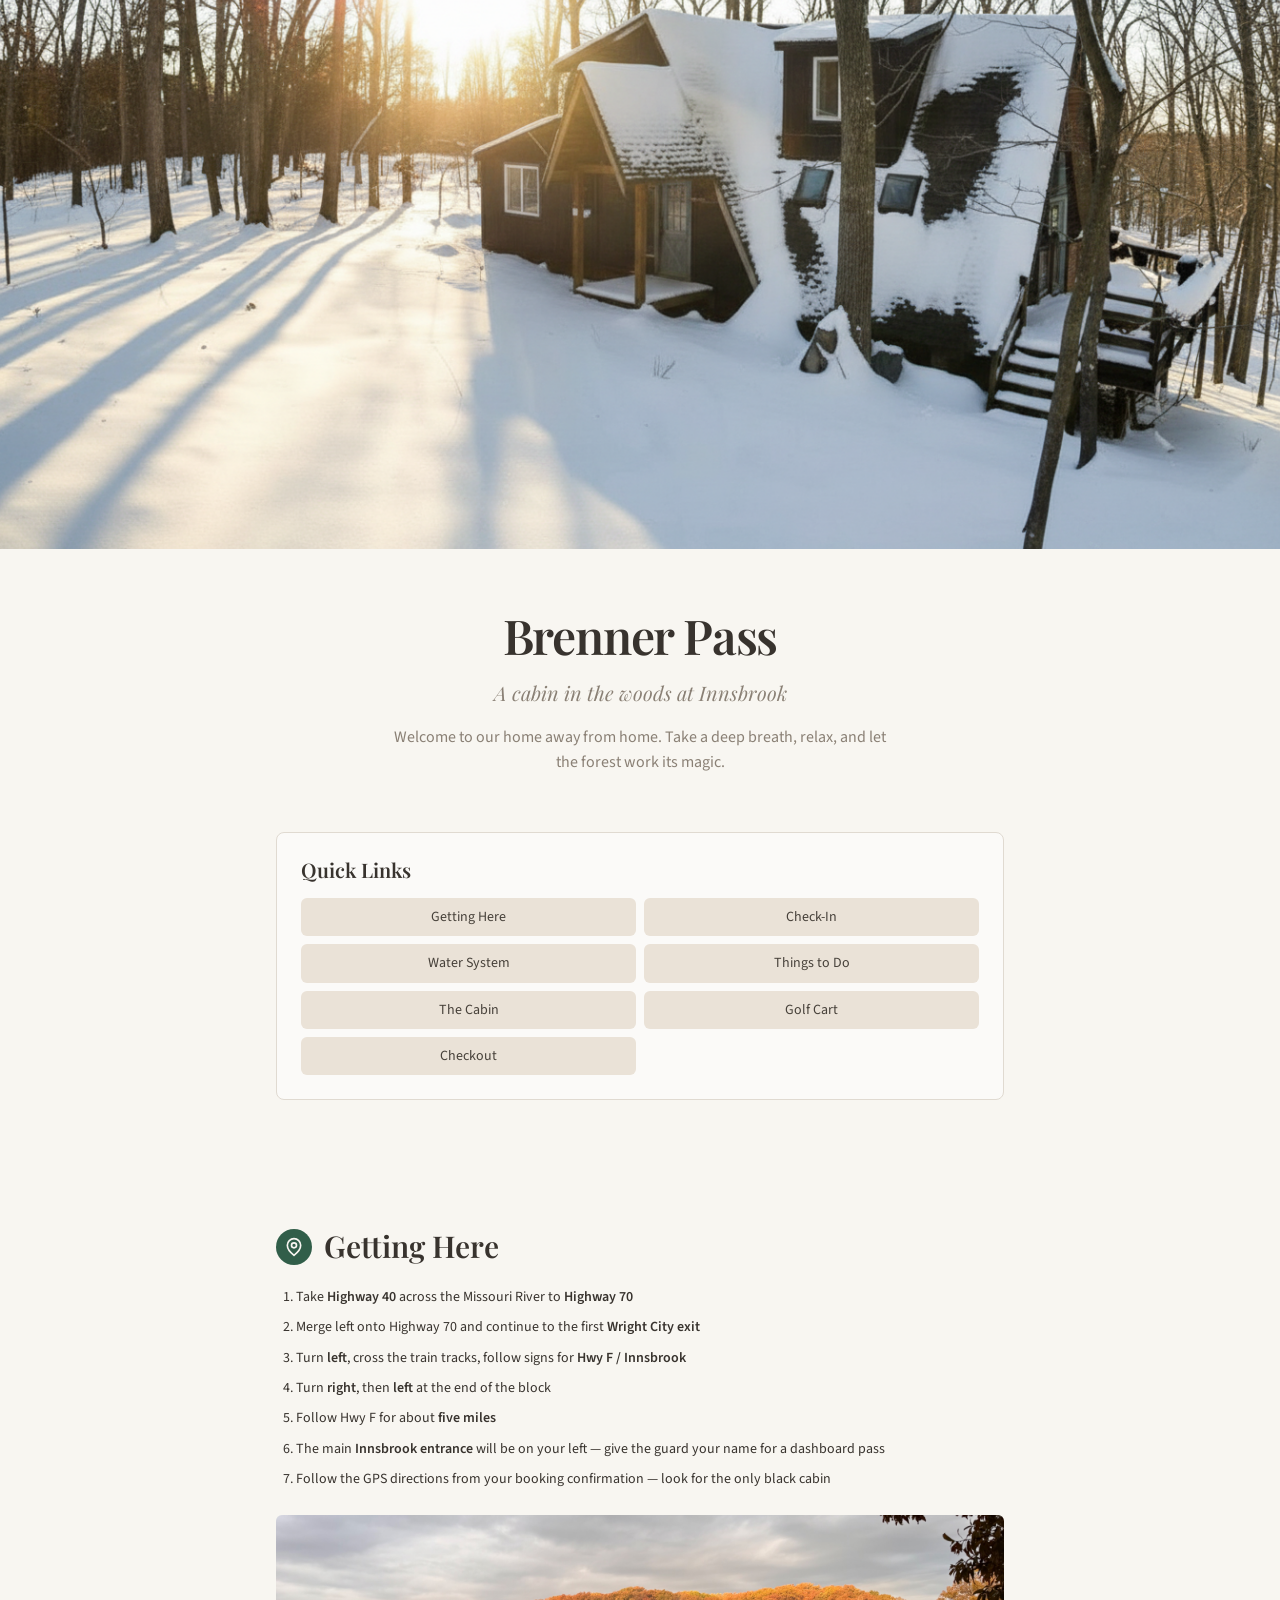
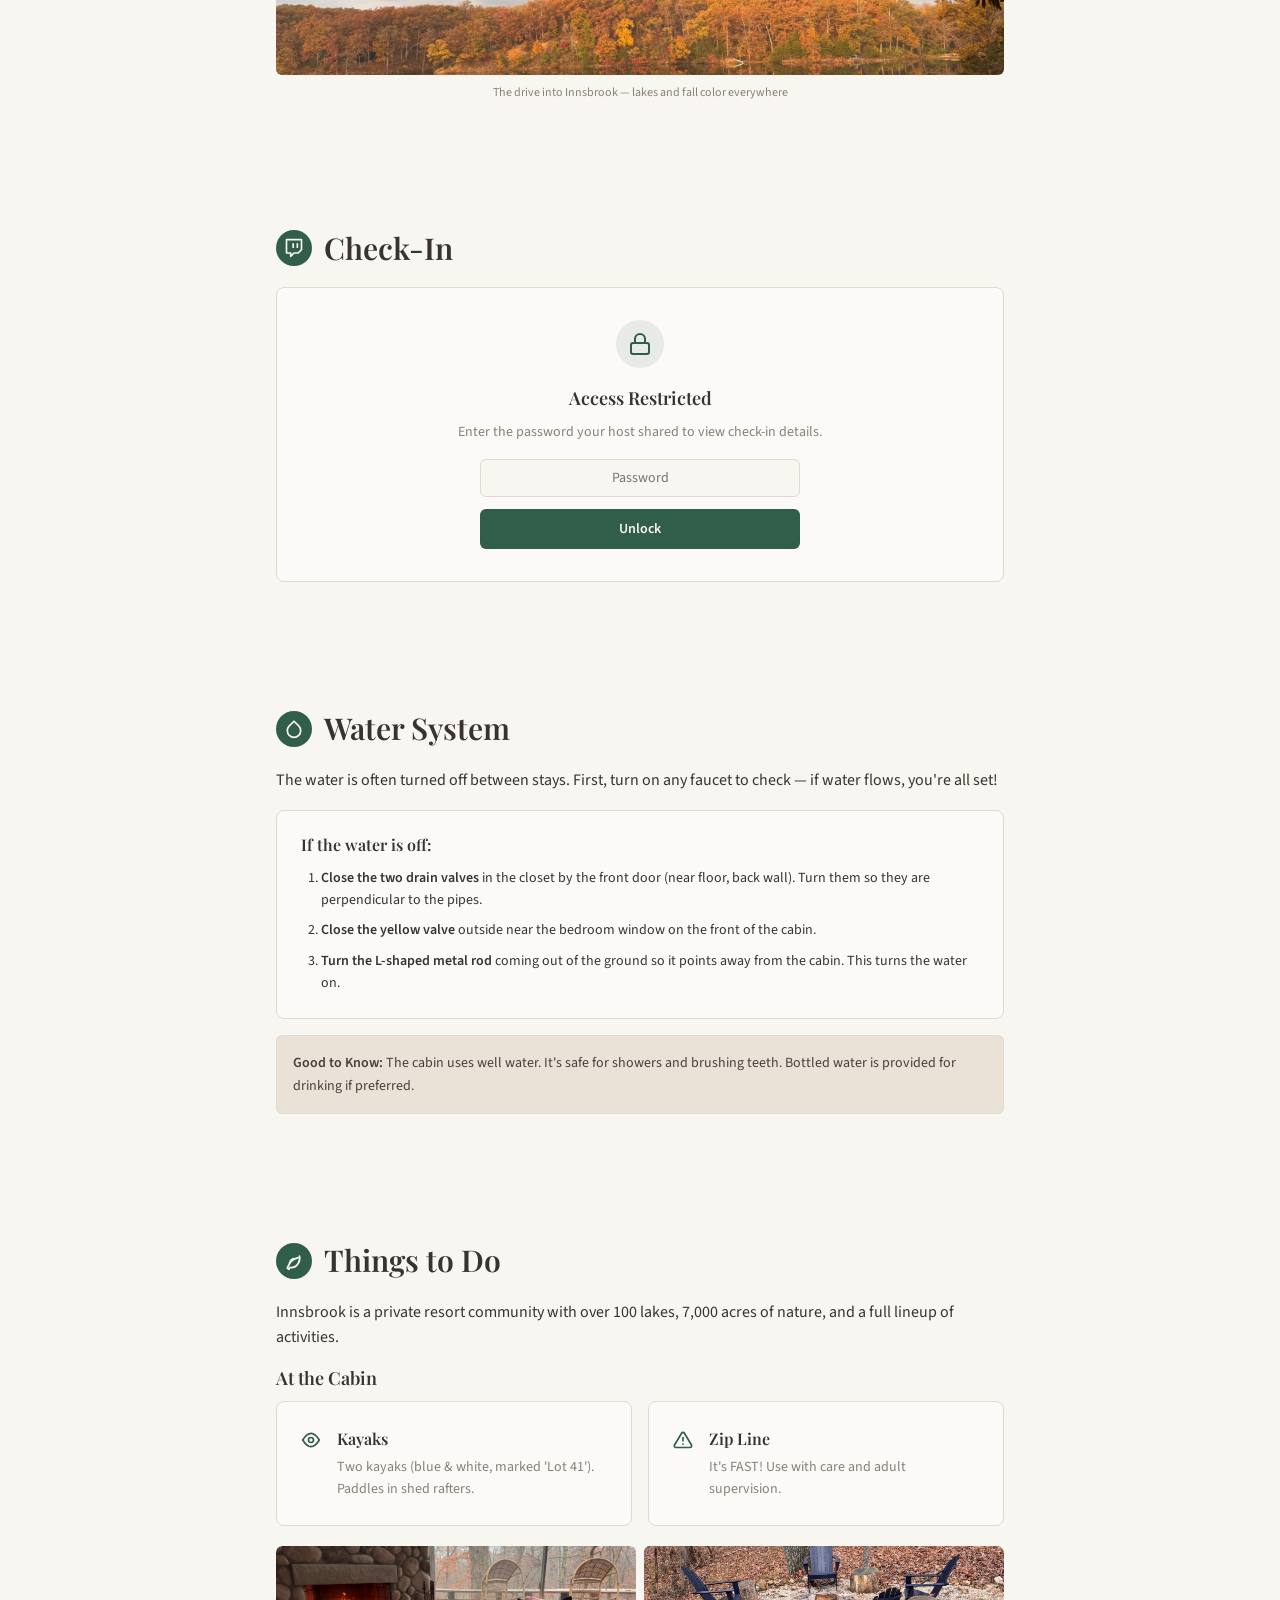
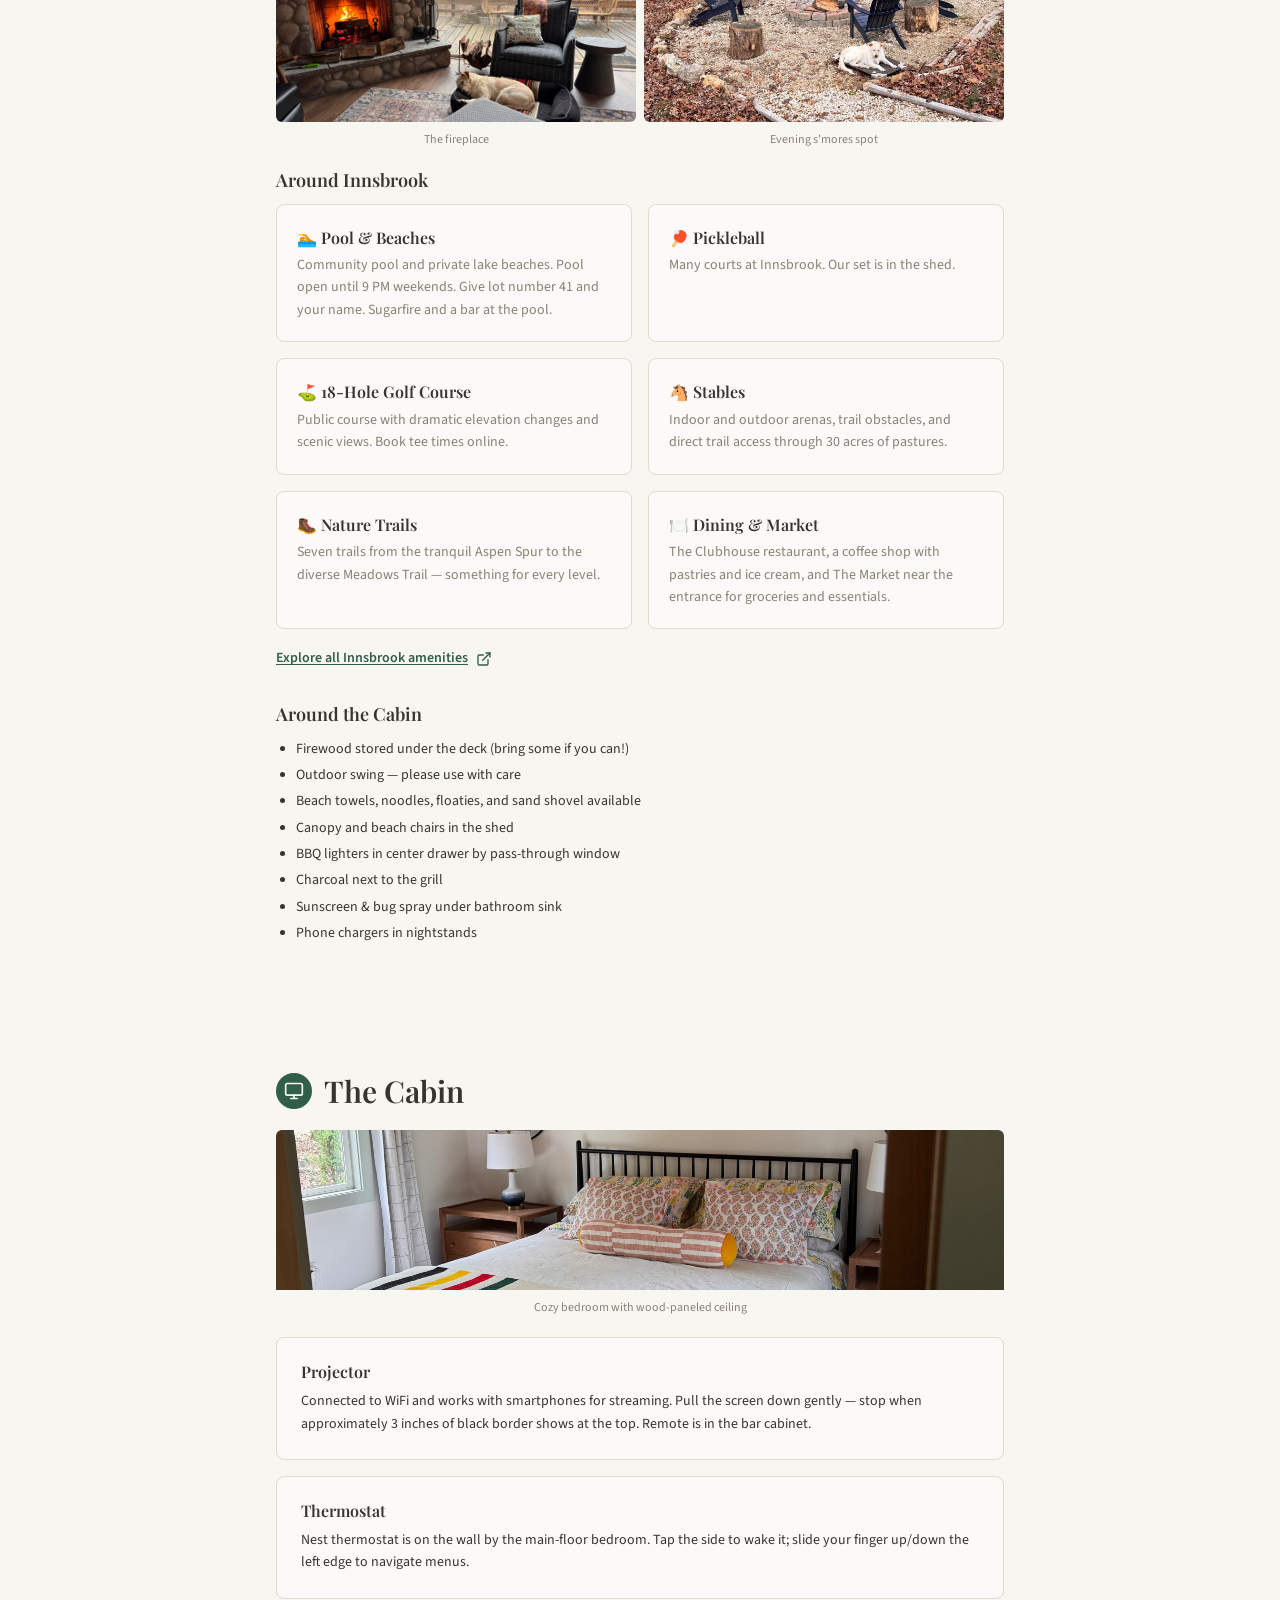
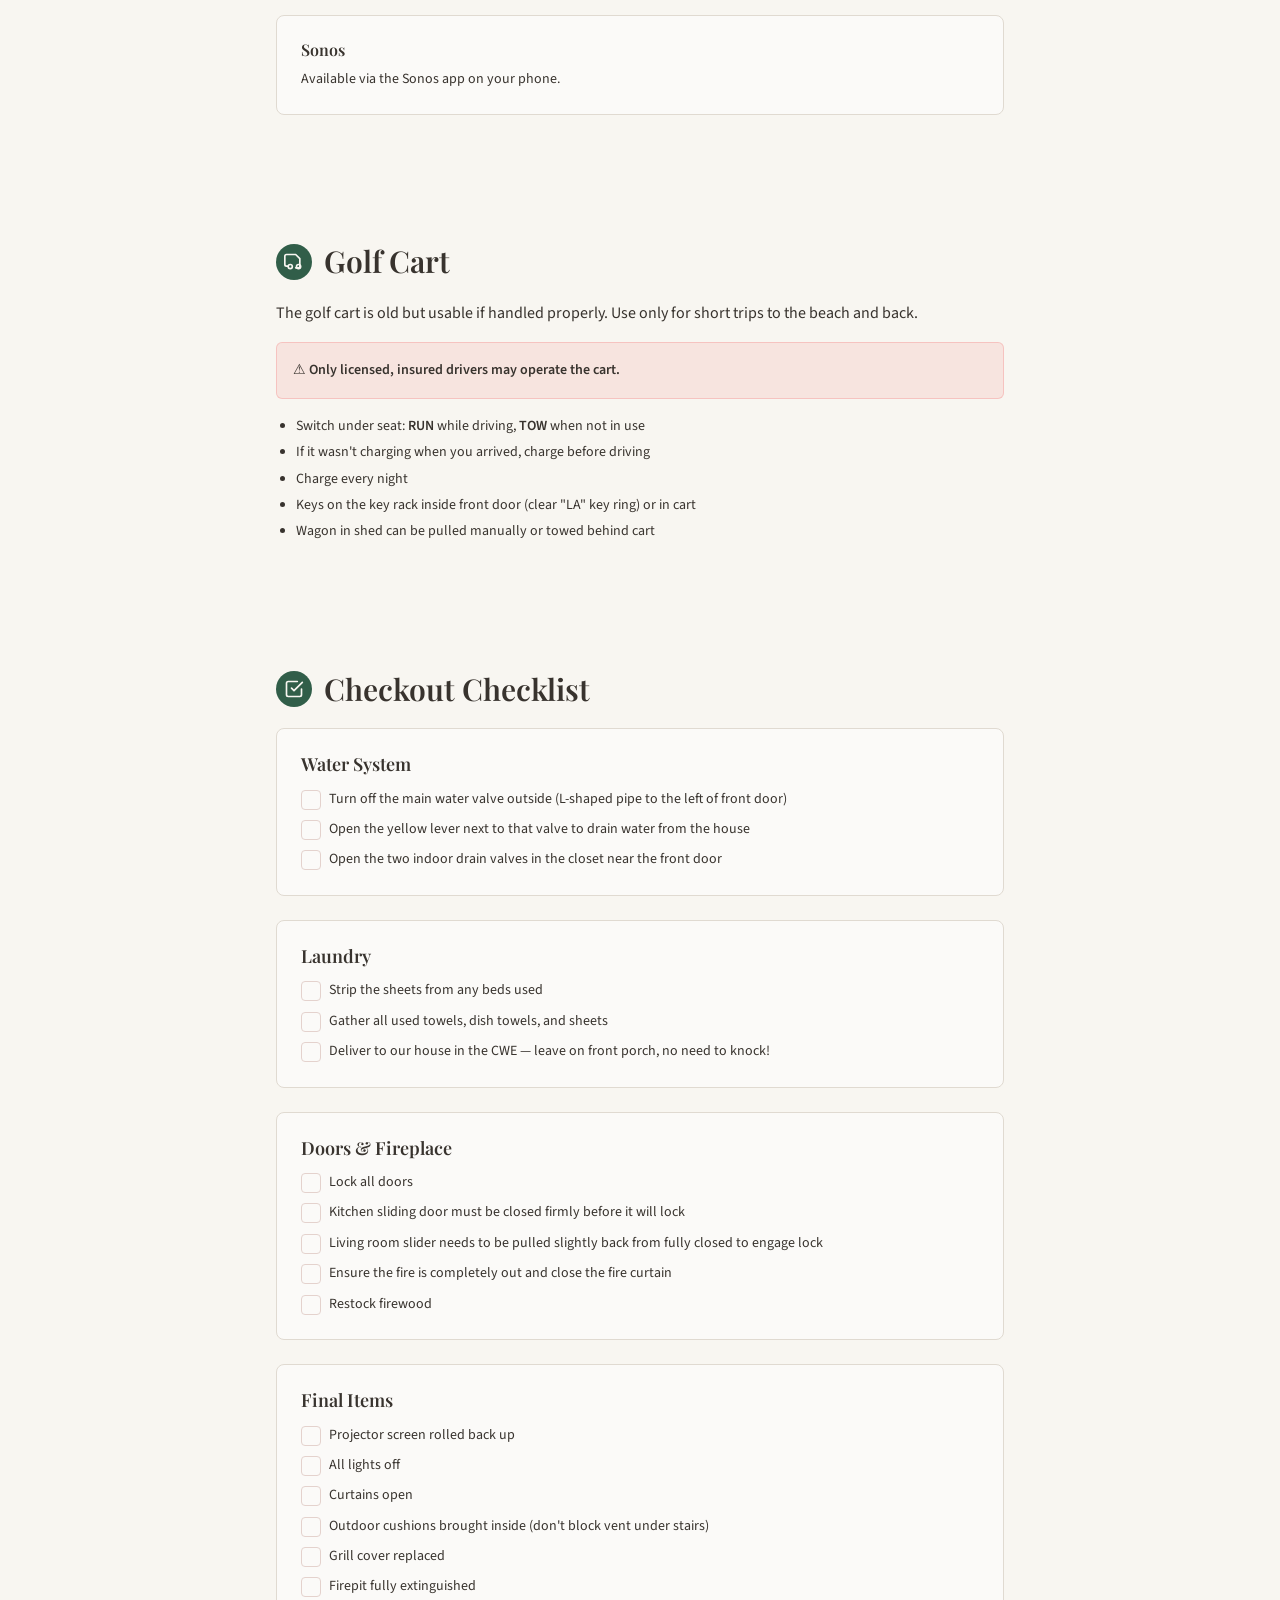
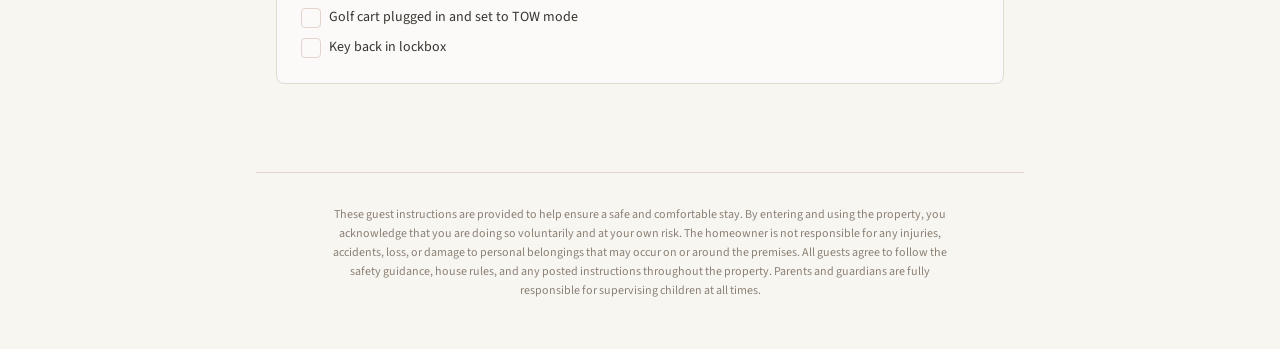
==== morgan-ford-parlor/brenner-pass.html @ 073d2601 "Complete static rebuild: all 5 pages + extended CSS + 18 new assets Adds: guides.html, 404.html, mor" ====
<!DOCTYPE html>
<html lang="en">
<head>
  <meta charset="UTF-8">
  <meta name="viewport" content="width=device-width, initial-scale=1.0">
  <title>Brenner Pass — Guest Guide</title>
  <link rel="stylesheet" href="style.css">
</head>
<body>

  <!-- ── Hero ─────────────────────────────────────────────────── -->
  <header>
    <div class="hero-img-wrap">
      <img class="hero-img" src="assets/brenner-pass-actual.jpg" alt="Brenner Pass cabin" />
    </div>
    <div class="hero-text">
      <h1 class="hero-title">Brenner Pass</h1>
      <p class="hero-subtitle">A cabin in the woods at Innsbrook</p>
      <p class="hero-desc">Welcome to our home away from home. Take a deep breath, relax, and let the forest work its magic.</p>
    </div>
  </header>

  <!-- ── Quick Links ───────────────────────────────────────────── -->
  <nav class="section-container pt-0">
    <div class="info-card">
      <h2 class="card-h2">Quick Links</h2>
      <div class="quick-links-grid" style="grid-template-columns: repeat(2,1fr);">
        <a href="#directions" class="quick-link primary-hover">Getting Here</a>
        <a href="#checkin" class="quick-link primary-hover">Check-In</a>
        <a href="#water" class="quick-link primary-hover">Water System</a>
        <a href="#activities" class="quick-link primary-hover">Things to Do</a>
        <a href="#cabin" class="quick-link primary-hover">The Cabin</a>
        <a href="#golfcart" class="quick-link primary-hover">Golf Cart</a>
        <a href="#checkout" class="quick-link primary-hover">Checkout</a>
      </div>
    </div>
  </nav>

  <!-- ── Getting Here ─────────────────────────────────────────── -->
  <section id="directions" class="section-container">
    <div class="section-header">
      <div class="section-icon primary">
        <svg viewBox="0 0 24 24"><path d="M20 10c0 6-8 12-8 12s-8-6-8-12a8 8 0 0 1 16 0Z"/><circle cx="12" cy="10" r="3"/></svg>
      </div>
      <h2 class="section-title">Getting Here</h2>
    </div>

    <ol class="steps">
      <li>Take <strong>Highway 40</strong> across the Missouri River to <strong>Highway 70</strong></li>
      <li>Merge left onto Highway 70 and continue to the first <strong>Wright City exit</strong></li>
      <li>Turn <strong>left</strong>, cross the train tracks, follow signs for <strong>Hwy F / Innsbrook</strong></li>
      <li>Turn <strong>right</strong>, then <strong>left</strong> at the end of the block</li>
      <li>Follow Hwy F for about <strong>five miles</strong></li>
      <li>The main <strong>Innsbrook entrance</strong> will be on your left — give the guard your name for a dashboard pass</li>
      <li>Follow the GPS directions from your booking confirmation — look for the only black cabin</li>
    </ol>

    <div class="mt-6">
      <div class="photo-captioned">
        <img src="assets/brenner-lake.jpg" alt="Fall foliage at Innsbrook lake" style="height:10rem;object-fit:cover;" />
      </div>
      <p class="photo-caption">The drive into Innsbrook — lakes and fall color everywhere</p>
    </div>
  </section>

  <!-- ── Check-In ──────────────────────────────────────────────── -->
  <section id="checkin" class="section-container">
    <div class="section-header">
      <div class="section-icon primary">
        <svg viewBox="0 0 24 24"><path d="M21 2H3v16h5v4l4-4h5l4-4V2zm-10 9V7m5 4V7"/></svg>
      </div>
      <h2 class="section-title">Check-In</h2>
    </div>

    <!-- Password gate -->
    <div id="pg-checkin">
      <div class="password-gate">
        <div class="pg-icon-wrap">
          <div class="pg-icon-circle">
            <svg viewBox="0 0 24 24"><rect x="3" y="11" width="18" height="11" rx="2" ry="2"/><path d="M7 11V7a5 5 0 0 1 10 0v4"/></svg>
          </div>
        </div>
        <p class="pg-title">Access Restricted</p>
        <p class="pg-desc">Enter the password your host shared to view check-in details.</p>
        <div class="pg-form">
          <input id="pg-input" class="pg-input" type="password" maxlength="50" placeholder="Password" autocomplete="off" />
          <p class="pg-error hidden" id="pg-error">Incorrect password. Try again.</p>
          <button class="pg-btn" onclick="pgUnlock()">Unlock</button>
        </div>
      </div>
    </div>

    <div id="checkin-content" class="hidden">
      <div class="grid-3">
        <div class="code-card">
          <p class="code-card-label">Lockbox Code</p>
          <p class="code-box">26789</p>
        </div>
        <div class="code-card">
          <p class="code-card-label">Shed Code</p>
          <p class="code-box">2678</p>
        </div>
        <div class="code-card">
          <p class="code-card-label">WiFi: GhostCabin</p>
          <p class="code-box">41BrennerPass</p>
        </div>
      </div>
      <p class="mt-4" style="color:var(--muted-fg);font-size:0.875rem;">The lockbox is on the front door. Please return the key whenever you leave the cabin.</p>
    </div>
  </section>

  <!-- ── Water System ──────────────────────────────────────────── -->
  <section id="water" class="section-container">
    <div class="section-header">
      <div class="section-icon primary">
        <svg viewBox="0 0 24 24"><path d="M12 2.69l5.66 5.66a8 8 0 1 1-11.31 0z"/></svg>
      </div>
      <h2 class="section-title">Water System</h2>
    </div>

    <p class="mb-4">The water is often turned off between stays. First, turn on any faucet to check — if water flows, you're all set!</p>

    <div class="info-card mb-4">
      <h3 class="card-h3" style="margin-bottom:0.75rem;">If the water is off:</h3>
      <ol class="steps">
        <li><strong>Close the two drain valves</strong> in the closet by the front door (near floor, back wall). Turn them so they are perpendicular to the pipes.</li>
        <li><strong>Close the yellow valve</strong> outside near the bedroom window on the front of the cabin.</li>
        <li><strong>Turn the L-shaped metal rod</strong> coming out of the ground so it points away from the cabin. This turns the water on.</li>
      </ol>
    </div>

    <div class="note-box">
      <p style="font-size:0.875rem;color:var(--secondary-fg);"><strong>Good to Know:</strong> The cabin uses well water. It's safe for showers and brushing teeth. Bottled water is provided for drinking if preferred.</p>
    </div>
  </section>

  <!-- ── Things to Do ──────────────────────────────────────────── -->
  <section id="activities" class="section-container">
    <div class="section-header">
      <div class="section-icon primary">
        <svg viewBox="0 0 24 24"><path d="M17 8C8 10 5.9 16.17 3.82 20.48L5.9 22l1-2.3A4.49 4.49 0 0 0 8 20c9 0 12-9.5 10.5-14"/><path d="M6.63 14.17c.38-1.73 1.59-3.9 4.37-5.17"/></svg>
      </div>
      <h2 class="section-title">Things to Do</h2>
    </div>

    <p class="mb-4">Innsbrook is a private resort community with over 100 lakes, 7,000 acres of nature, and a full lineup of activities.</p>

    <h3 class="card-h3 mt-4 mb-3" style="font-size:1.125rem;">At the Cabin</h3>
    <div class="grid-2 mb-5">
      <div class="icon-card">
        <div class="icon-card-icon primary">
          <svg viewBox="0 0 24 24"><path d="M2 12 C2 12 7 4 12 4 17 4 22 12 22 12 22 12 17 20 12 20 7 20 2 12 2 12Z"/><circle cx="12" cy="12" r="3"/></svg>
        </div>
        <div>
          <p class="icon-card-title">Kayaks</p>
          <p class="icon-card-desc">Two kayaks (blue &amp; white, marked 'Lot 41'). Paddles in shed rafters.</p>
        </div>
      </div>
      <div class="icon-card">
        <div class="icon-card-icon primary">
          <svg viewBox="0 0 24 24"><path d="M10.29 3.86 1.82 18a2 2 0 0 0 1.71 3h16.94a2 2 0 0 0 1.71-3L13.71 3.86a2 2 0 0 0-3.42 0z"/><line x1="12" y1="9" x2="12" y2="13"/><line x1="12" y1="17" x2="12.01" y2="17"/></svg>
        </div>
        <div>
          <p class="icon-card-title">Zip Line</p>
          <p class="icon-card-desc">It's FAST! Use with care and adult supervision.</p>
        </div>
      </div>
    </div>

    <div class="photo-grid-caption mb-5">
      <div>
        <img src="assets/brenner-fireplace.jpg" alt="Cozy stone fireplace" />
        <p class="photo-caption">The fireplace</p>
      </div>
      <div>
        <img src="assets/brenner-firepit.jpg" alt="Outdoor fire pit in the woods" />
        <p class="photo-caption">Evening s'mores spot</p>
      </div>
    </div>

    <h3 class="card-h3 mt-4 mb-3" style="font-size:1.125rem;">Around Innsbrook</h3>
    <div class="grid-2 mb-4">
      <div class="facility-card">
        <p class="facility-title">🏊 Pool &amp; Beaches</p>
        <p class="facility-desc">Community pool and private lake beaches. Pool open until 9 PM weekends. Give lot number 41 and your name. Sugarfire and a bar at the pool.</p>
      </div>
      <div class="facility-card">
        <p class="facility-title">🏓 Pickleball</p>
        <p class="facility-desc">Many courts at Innsbrook. Our set is in the shed.</p>
      </div>
      <div class="facility-card">
        <p class="facility-title">⛳ 18-Hole Golf Course</p>
        <p class="facility-desc">Public course with dramatic elevation changes and scenic views. Book tee times online.</p>
      </div>
      <div class="facility-card">
        <p class="facility-title">🐴 Stables</p>
        <p class="facility-desc">Indoor and outdoor arenas, trail obstacles, and direct trail access through 30 acres of pastures.</p>
      </div>
      <div class="facility-card">
        <p class="facility-title">🥾 Nature Trails</p>
        <p class="facility-desc">Seven trails from the tranquil Aspen Spur to the diverse Meadows Trail — something for every level.</p>
      </div>
      <div class="facility-card">
        <p class="facility-title">🍽️ Dining &amp; Market</p>
        <p class="facility-desc">The Clubhouse restaurant, a coffee shop with pastries and ice cream, and The Market near the entrance for groceries and essentials.</p>
      </div>
    </div>

    <div class="mt-3">
      <a href="https://www.innsbrook-resort.com/amenities" target="_blank" rel="noopener noreferrer" class="external-link">
        Explore all Innsbrook amenities
        <svg viewBox="0 0 24 24"><path d="M18 13v6a2 2 0 0 1-2 2H5a2 2 0 0 1-2-2V8a2 2 0 0 1 2-2h6"/><polyline points="15 3 21 3 21 9"/><line x1="10" y1="14" x2="21" y2="3"/></svg>
      </a>
    </div>

    <h3 class="card-h3 mt-8 mb-3" style="font-size:1.125rem;">Around the Cabin</h3>
    <ul class="bullet-list">
      <li>Firewood stored under the deck (bring some if you can!)</li>
      <li>Outdoor swing — please use with care</li>
      <li>Beach towels, noodles, floaties, and sand shovel available</li>
      <li>Canopy and beach chairs in the shed</li>
      <li>BBQ lighters in center drawer by pass-through window</li>
      <li>Charcoal next to the grill</li>
      <li>Sunscreen &amp; bug spray under bathroom sink</li>
      <li>Phone chargers in nightstands</li>
    </ul>
  </section>

  <!-- ── The Cabin ─────────────────────────────────────────────── -->
  <section id="cabin" class="section-container">
    <div class="section-header">
      <div class="section-icon primary">
        <svg viewBox="0 0 24 24"><rect x="2" y="3" width="20" height="14" rx="2"/><path d="M8 21h8m-4-4v4"/></svg>
      </div>
      <h2 class="section-title">The Cabin</h2>
    </div>

    <div class="photo-captioned mb-5">
      <img src="assets/brenner-bedroom.jpg" alt="Comfortable bedroom with wood ceiling" style="width:100%;height:10rem;object-fit:cover;" />
      <p class="photo-caption">Cozy bedroom with wood-paneled ceiling</p>
    </div>

    <div class="space-y-4">
      <div class="info-card">
        <h3 class="card-h3">Projector</h3>
        <p style="font-size:0.875rem;color:var(--fg);">Connected to WiFi and works with smartphones for streaming. Pull the screen down gently — stop when approximately 3 inches of black border shows at the top. Remote is in the bar cabinet.</p>
      </div>
      <div class="info-card">
        <h3 class="card-h3">Thermostat</h3>
        <p style="font-size:0.875rem;color:var(--fg);">Nest thermostat is on the wall by the main-floor bedroom. Tap the side to wake it; slide your finger up/down the left edge to navigate menus.</p>
      </div>
      <div class="info-card">
        <h3 class="card-h3">Sonos</h3>
        <p style="font-size:0.875rem;color:var(--fg);">Available via the Sonos app on your phone.</p>
      </div>
    </div>
  </section>

  <!-- ── Golf Cart ─────────────────────────────────────────────── -->
  <section id="golfcart" class="section-container">
    <div class="section-header">
      <div class="section-icon primary">
        <svg viewBox="0 0 24 24"><path d="M5 17H3a2 2 0 0 1-2-2V5a2 2 0 0 1 2-2h11l5 5v9a2 2 0 0 1-2 2h-3"/><circle cx="7.5" cy="17.5" r="2.5"/><circle cx="17.5" cy="17.5" r="2.5"/></svg>
      </div>
      <h2 class="section-title">Golf Cart</h2>
    </div>

    <p class="mb-4">The golf cart is old but usable if handled properly. Use only for short trips to the beach and back.</p>

    <div class="warning-box mb-4">
      <p style="font-size:0.875rem;font-weight:600;color:var(--fg);">⚠️ Only licensed, insured drivers may operate the cart.</p>
    </div>

    <ul class="bullet-list">
      <li>Switch under seat: <strong>RUN</strong> while driving, <strong>TOW</strong> when not in use</li>
      <li>If it wasn't charging when you arrived, charge before driving</li>
      <li>Charge every night</li>
      <li>Keys on the key rack inside front door (clear "LA" key ring) or in cart</li>
      <li>Wagon in shed can be pulled manually or towed behind cart</li>
    </ul>
  </section>

  <!-- ── Checkout ──────────────────────────────────────────────── -->
  <section id="checkout" class="section-container">
    <div class="section-header">
      <div class="section-icon primary">
        <svg viewBox="0 0 24 24"><path d="M9 11l3 3L22 4"/><path d="M21 12v7a2 2 0 0 1-2 2H5a2 2 0 0 1-2-2V5a2 2 0 0 1 2-2h11"/></svg>
      </div>
      <h2 class="section-title">Checkout Checklist</h2>
    </div>

    <div class="space-y-6">

      <div class="info-card">
        <h3 class="checklist-title">Water System</h3>
        <ul class="checklist-items">
          <li class="checklist-item"><span class="checklist-box"></span>Turn off the main water valve outside (L-shaped pipe to the left of front door)</li>
          <li class="checklist-item"><span class="checklist-box"></span>Open the yellow lever next to that valve to drain water from the house</li>
          <li class="checklist-item"><span class="checklist-box"></span>Open the two indoor drain valves in the closet near the front door</li>
        </ul>
      </div>

      <div class="info-card">
        <h3 class="checklist-title">Laundry</h3>
        <ul class="checklist-items">
          <li class="checklist-item"><span class="checklist-box"></span>Strip the sheets from any beds used</li>
          <li class="checklist-item"><span class="checklist-box"></span>Gather all used towels, dish towels, and sheets</li>
          <li class="checklist-item"><span class="checklist-box"></span>Deliver to our house in the CWE — leave on front porch, no need to knock!</li>
        </ul>
      </div>

      <div class="info-card">
        <h3 class="checklist-title">Doors &amp; Fireplace</h3>
        <ul class="checklist-items">
          <li class="checklist-item"><span class="checklist-box"></span>Lock all doors</li>
          <li class="checklist-item"><span class="checklist-box"></span>Kitchen sliding door must be closed firmly before it will lock</li>
          <li class="checklist-item"><span class="checklist-box"></span>Living room slider needs to be pulled slightly back from fully closed to engage lock</li>
          <li class="checklist-item"><span class="checklist-box"></span>Ensure the fire is completely out and close the fire curtain</li>
          <li class="checklist-item"><span class="checklist-box"></span>Restock firewood</li>
        </ul>
      </div>

      <div class="info-card">
        <h3 class="checklist-title">Final Items</h3>
        <ul class="checklist-items">
          <li class="checklist-item"><span class="checklist-box"></span>Projector screen rolled back up</li>
          <li class="checklist-item"><span class="checklist-box"></span>All lights off</li>
          <li class="checklist-item"><span class="checklist-box"></span>Curtains open</li>
          <li class="checklist-item"><span class="checklist-box"></span>Outdoor cushions brought inside (don't block vent under stairs)</li>
          <li class="checklist-item"><span class="checklist-box"></span>Grill cover replaced</li>
          <li class="checklist-item"><span class="checklist-box"></span>Firepit fully extinguished</li>
          <li class="checklist-item"><span class="checklist-box"></span>Golf cart plugged in and set to TOW mode</li>
          <li class="checklist-item"><span class="checklist-box"></span>Key back in lockbox</li>
        </ul>
      </div>

    </div>
  </section>

  <!-- ── Footer ────────────────────────────────────────────────── -->
  <footer class="site-footer">
    <p class="footer-disclaimer">
      These guest instructions are provided to help ensure a safe and comfortable stay. By entering and using the property, you acknowledge that you are doing so voluntarily and at your own risk. The homeowner is not responsible for any injuries, accidents, loss, or damage to personal belongings that may occur on or around the premises. All guests agree to follow the safety guidance, house rules, and any posted instructions throughout the property. Parents and guardians are fully responsible for supervising children at all times.
    </p>
  </footer>

  <script>
    /* ── Back-navigation block ─── */
    window.history.pushState(null, '', window.location.href);
    window.addEventListener('popstate', function() {
      window.history.pushState(null, '', window.location.href);
    });

    /* ── Password gate ─── */
    (function () {
      var KEY = 'guest-access-unlocked';
      var PASS = 'welcome';
      function showContent() {
        document.getElementById('pg-checkin').classList.add('hidden');
        document.getElementById('checkin-content').classList.remove('hidden');
      }
      if (sessionStorage.getItem(KEY) === '1') showContent();

      window.pgUnlock = function () {
        var val = document.getElementById('pg-input').value.trim().toLowerCase().slice(0, 50);
        if (val === PASS) {
          sessionStorage.setItem(KEY, '1');
          showContent();
        } else {
          document.getElementById('pg-error').classList.remove('hidden');
        }
      };

      document.getElementById('pg-input').addEventListener('keydown', function (e) {
        if (e.key === 'Enter') window.pgUnlock();
      });
    })();
  </script>

</body>
</html>
---- morgan-ford-parlor/style.css ----
/* ============================================================
   The Morgan Ford Parlor — Guest Guide
   Static CSS — no frameworks, no dependencies
   ============================================================ */

/* ── Fonts ─────────────────────────────────────────────────── */
@font-face {
  font-family: 'Playfair Display';
  font-style: italic;
  font-weight: 400;
  font-display: swap;
  src: url(fonts/PlayfairDisplay-Italic-400.ttf) format('truetype');
}
@font-face {
  font-family: 'Playfair Display';
  font-style: italic;
  font-weight: 500;
  font-display: swap;
  src: url(fonts/PlayfairDisplay-Italic-500.ttf) format('truetype');
}
@font-face {
  font-family: 'Playfair Display';
  font-style: normal;
  font-weight: 400;
  font-display: swap;
  src: url(fonts/PlayfairDisplay-400.ttf) format('truetype');
}
@font-face {
  font-family: 'Playfair Display';
  font-style: normal;
  font-weight: 500;
  font-display: swap;
  src: url(fonts/PlayfairDisplay-500.ttf) format('truetype');
}
@font-face {
  font-family: 'Playfair Display';
  font-style: normal;
  font-weight: 600;
  font-display: swap;
  src: url(fonts/PlayfairDisplay-600.ttf) format('truetype');
}
@font-face {
  font-family: 'Playfair Display';
  font-style: normal;
  font-weight: 700;
  font-display: swap;
  src: url(fonts/PlayfairDisplay-700.ttf) format('truetype');
}
@font-face {
  font-family: 'Source Sans 3';
  font-style: normal;
  font-weight: 300;
  font-display: swap;
  src: url(fonts/SourceSans3-300.ttf) format('truetype');
}
@font-face {
  font-family: 'Source Sans 3';
  font-style: normal;
  font-weight: 400;
  font-display: swap;
  src: url(fonts/SourceSans3-400.ttf) format('truetype');
}
@font-face {
  font-family: 'Source Sans 3';
  font-style: normal;
  font-weight: 500;
  font-display: swap;
  src: url(fonts/SourceSans3-500.ttf) format('truetype');
}
@font-face {
  font-family: 'Source Sans 3';
  font-style: normal;
  font-weight: 600;
  font-display: swap;
  src: url(fonts/SourceSans3-600.ttf) format('truetype');
}

/* ── Custom Properties ─────────────────────────────────────── */
:root {
  --bg:           hsl(40, 33%, 96%);
  --fg:           hsl(30, 10%, 20%);
  --card-bg:      hsl(40, 30%, 98%);
  --primary:      hsl(152, 32%, 28%);
  --primary-fg:   hsl(40, 33%, 96%);
  --secondary:    hsl(35, 30%, 88%);
  --secondary-fg: hsl(30, 10%, 25%);
  --muted:        hsl(35, 20%, 92%);
  --muted-fg:     hsl(30, 8%, 50%);
  --brick:        hsl(12, 45%, 38%);
  --brick-fg:     hsl(40, 33%, 96%);
  --brick-muted:  hsl(12, 30%, 85%);
  --border:       hsl(35, 20%, 85%);
  --destructive:  hsl(0, 84.2%, 60.2%);
  --radius:       0.5rem;
  --font-display: 'Playfair Display', Georgia, serif;
  --font-body:    'Source Sans 3', system-ui, sans-serif;
}

/* ── Reset ──────────────────────────────────────────────────── */
*, *::before, *::after { box-sizing: border-box; }

html { scroll-behavior: smooth; }

body {
  margin: 0;
  padding: 0;
  min-height: 100vh;
  background-color: var(--bg);
  color: var(--fg);
  font-family: var(--font-body);
  font-size: 1rem;
  line-height: 1.6;
  -webkit-font-smoothing: antialiased;
}

h1, h2, h3, h4, h5, h6 {
  font-family: var(--font-display);
  line-height: 1.25;
}

img { display: block; max-width: 100%; }

a { text-decoration: none; color: inherit; }

button { font-family: var(--font-body); cursor: pointer; border: none; }

input, textarea { font-family: var(--font-body); }

p { margin: 0; }

/* ── Layout ─────────────────────────────────────────────────── */
.section-container {
  max-width: 48rem;
  margin: 0 auto;
  padding: 2.5rem 1.25rem;
}
@media (min-width: 768px) {
  .section-container { padding: 4rem 1.25rem; }
}
.section-container.pt-0 { padding-top: 0; }

.grid-2 {
  display: grid;
  gap: 1rem;
}
@media (min-width: 768px) {
  .grid-2 { grid-template-columns: repeat(2, 1fr); }
}

/* ── Info Card ──────────────────────────────────────────────── */
.info-card {
  background: var(--card-bg);
  border-radius: var(--radius);
  border: 1px solid var(--border);
  padding: 1.25rem;
}
@media (min-width: 768px) {
  .info-card { padding: 1.5rem; }
}
.info-card.border-brick-muted { border-color: var(--brick-muted); }
.info-card.border-brick-tint {
  border-color: hsl(12 45% 38% / 0.3);
  background: hsl(12 45% 38% / 0.05);
}

/* ── Code Box ───────────────────────────────────────────────── */
.code-box {
  background: var(--secondary);
  border-radius: calc(var(--radius) - 2px);
  padding: 0.75rem 1rem;
  font-family: 'Courier New', Courier, monospace;
  font-size: 1.125rem;
  letter-spacing: 0.05em;
  text-align: center;
  font-weight: 600;
  color: var(--secondary-fg);
  margin: 0;
}

/* ── Hero ───────────────────────────────────────────────────── */
.hero-img-wrap {
  position: relative;
  aspect-ratio: 16 / 9;
  overflow: hidden;
}
@media (min-width: 768px) {
  .hero-img-wrap { aspect-ratio: 21 / 9; }
}
.hero-img {
  width: 100%;
  height: 100%;
  object-fit: cover;
}
.hero-gradient {
  position: absolute;
  inset: 0;
  background: linear-gradient(to top, hsl(40 33% 96% / 0.8) 0%, hsl(40 33% 96% / 0.2) 40%, transparent 100%);
}
.hero-text {
  text-align: center;
  padding: 2.5rem 1.25rem;
}
@media (min-width: 768px) {
  .hero-text { padding: 3.5rem 1.25rem; }
}

.hero-divider {
  display: flex;
  align-items: center;
  justify-content: center;
  gap: 0.75rem;
  margin-bottom: 1.25rem;
}
.hero-divider-line {
  height: 1px;
  width: 3rem;
  background: var(--brick);
}
.hero-divider-label {
  font-size: 0.75rem;
  text-transform: uppercase;
  letter-spacing: 0.3em;
  color: var(--brick);
  font-weight: 600;
  font-family: var(--font-body);
}
.hero-title {
  font-family: var(--font-display);
  font-size: 1.875rem;
  font-weight: 600;
  letter-spacing: -0.025em;
  color: var(--fg);
  margin: 0;
}
@media (min-width: 768px) {
  .hero-title { font-size: 3rem; }
}
.hero-subtitle {
  margin-top: 0.75rem;
  font-family: var(--font-display);
  font-size: 1.125rem;
  font-style: italic;
  color: var(--muted-fg);
  margin-bottom: 0;
}
@media (min-width: 768px) {
  .hero-subtitle { font-size: 1.25rem; }
}
.hero-desc {
  margin-top: 1rem !important;
  color: var(--muted-fg);
  max-width: 32rem;
  margin-left: auto;
  margin-right: auto;
}

/* ── Quick Links ────────────────────────────────────────────── */
.quick-links-grid {
  display: grid;
  grid-template-columns: repeat(2, 1fr);
  gap: 0.5rem;
}
@media (min-width: 768px) {
  .quick-links-grid { grid-template-columns: repeat(4, 1fr); }
}
.quick-link {
  font-size: 0.875rem;
  padding: 0.5rem 0.75rem;
  border-radius: calc(var(--radius) - 2px);
  background: var(--secondary);
  color: var(--secondary-fg);
  text-align: center;
  transition: background 0.15s;
  display: block;
}
.quick-link:hover { background: var(--brick-muted); }

/* ── Section Header ─────────────────────────────────────────── */
.section-header {
  display: flex;
  align-items: center;
  gap: 0.75rem;
  margin-bottom: 1.25rem;
}
.section-icon {
  display: flex;
  align-items: center;
  justify-content: center;
  width: 2.25rem;
  height: 2.25rem;
  border-radius: 50%;
  background: var(--brick);
  color: var(--brick-fg);
  flex-shrink: 0;
}
.section-icon svg {
  width: 1.25rem;
  height: 1.25rem;
  stroke: currentColor;
  fill: none;
  stroke-width: 2;
  stroke-linecap: round;
  stroke-linejoin: round;
}
.section-title {
  font-family: var(--font-display);
  font-size: 1.5rem;
  font-weight: 600;
  color: var(--fg);
  margin: 0;
}
@media (min-width: 768px) {
  .section-title { font-size: 1.875rem; }
}

/* ── Card Headings ──────────────────────────────────────────── */
.card-h2 {
  font-family: var(--font-display);
  font-size: 1.25rem;
  font-weight: 600;
  color: var(--fg);
  margin: 0 0 1rem 0;
}
.card-h3 {
  font-family: var(--font-display);
  font-size: 1rem;
  font-weight: 600;
  color: var(--fg);
  margin: 0 0 0.5rem 0;
}
.card-h4 {
  font-family: var(--font-display);
  font-size: 0.875rem;
  font-weight: 600;
  color: var(--fg);
  margin: 0 0 0.5rem 0;
}

/* ── Code Card (times/codes) ────────────────────────────────── */
.code-card {
  background: var(--card-bg);
  border-radius: var(--radius);
  border: 1px solid var(--border);
  padding: 1rem;
  text-align: center;
}
.code-card-label {
  font-size: 0.75rem;
  text-transform: uppercase;
  letter-spacing: 0.05em;
  color: var(--muted-fg);
  margin: 0 0 0.5rem 0;
  font-family: var(--font-body);
}

/* ── WiFi Card ──────────────────────────────────────────────── */
.wifi-card {
  background: var(--card-bg);
  border-radius: var(--radius);
  border: 1px solid var(--border);
  padding: 1rem;
  text-align: center;
}
.wifi-header {
  display: flex;
  align-items: center;
  justify-content: center;
  gap: 0.5rem;
  margin-bottom: 0.5rem;
}
.wifi-header svg {
  width: 1rem;
  height: 1rem;
  stroke: var(--brick);
  fill: none;
  stroke-width: 2;
  stroke-linecap: round;
  stroke-linejoin: round;
}
.wifi-label {
  font-size: 0.75rem;
  text-transform: uppercase;
  letter-spacing: 0.05em;
  color: var(--muted-fg);
}
.wifi-copy-btn {
  display: inline-flex;
  align-items: center;
  gap: 0.375rem;
  font-size: 0.75rem;
  color: var(--brick);
  background: none;
  padding: 0;
  margin-top: 0.5rem;
  cursor: pointer;
  text-decoration: underline;
  text-underline-offset: 2px;
  font-family: var(--font-body);
  transition: opacity 0.15s;
}
.wifi-copy-btn:hover { opacity: 0.8; }
.wifi-copy-btn svg {
  width: 0.875rem;
  height: 0.875rem;
  stroke: currentColor;
  fill: none;
  stroke-width: 2;
  stroke-linecap: round;
  stroke-linejoin: round;
}

/* ── Steps List ─────────────────────────────────────────────── */
ol.steps {
  list-style: decimal;
  padding-left: 1.25rem;
  margin: 0;
}
ol.steps li {
  font-size: 0.875rem;
  color: var(--fg);
  margin-bottom: 0.5rem;
}
ol.steps li:last-child { margin-bottom: 0; }

/* ── Tips / Note Box ────────────────────────────────────────── */
.tips-box {
  padding: 0.75rem;
  border-radius: calc(var(--radius) - 2px);
  background: var(--secondary);
  border: 1px solid var(--border);
  font-size: 0.875rem;
  color: var(--secondary-fg);
}
.info-note {
  padding: 0.75rem;
  border-radius: calc(var(--radius) - 2px);
  background: var(--secondary);
  border: 1px solid var(--border);
  font-size: 0.875rem;
  color: var(--secondary-fg);
  display: flex;
  align-items: flex-start;
  gap: 0.5rem;
}
.info-note svg {
  width: 1rem;
  height: 1rem;
  flex-shrink: 0;
  margin-top: 0.125rem;
  stroke: var(--brick);
  fill: none;
  stroke-width: 2;
  stroke-linecap: round;
  stroke-linejoin: round;
}

/* ── Collapsible ────────────────────────────────────────────── */
.collapsible-trigger {
  width: 100%;
  display: flex;
  align-items: center;
  justify-content: space-between;
  text-align: left;
  background: none;
  padding: 0;
  cursor: pointer;
}
.collapsible-trigger-left {
  display: flex;
  align-items: center;
  gap: 0.75rem;
}
.collapsible-trigger-left svg {
  width: 1rem;
  height: 1rem;
  stroke: var(--brick);
  fill: none;
  stroke-width: 2;
  stroke-linecap: round;
  stroke-linejoin: round;
  flex-shrink: 0;
}
.collapsible-chevron {
  width: 1rem;
  height: 1rem;
  stroke: var(--muted-fg);
  fill: none;
  stroke-width: 2;
  stroke-linecap: round;
  stroke-linejoin: round;
  flex-shrink: 0;
}
.collapsible-body {
  margin-top: 0.75rem;
  padding-top: 0.75rem;
  border-top: 1px solid var(--border);
}

/* ── Parking Map ────────────────────────────────────────────── */
.parking-map-figure {
  position: relative;
  border-radius: calc(var(--radius) - 2px);
  overflow: hidden;
  border: 1px solid var(--border);
  margin: 0.75rem 0;
}
.parking-map-figure img {
  width: 100%;
  height: auto;
  display: block;
}
.parking-label {
  position: absolute;
  left: 20%;
  top: 60%;
  transform: translateX(-50%);
  padding: 0.25rem 0.5rem;
  border-radius: calc(var(--radius) - 2px);
  background: #f59e0b;
  font-size: 0.625rem;
  font-weight: 700;
  text-transform: uppercase;
  letter-spacing: 0.05em;
  color: white;
  box-shadow: 0 1px 3px rgba(0,0,0,0.25);
  white-space: nowrap;
  pointer-events: none;
}
.parking-map-caption {
  font-size: 0.6875rem;
  color: var(--muted-fg);
  padding: 0.25rem 0.5rem 0.375rem;
  background: hsl(35 20% 92% / 0.4);
}

/* ── Coffee Section Layout ──────────────────────────────────── */
.coffee-flex {
  display: block;
}
@media (min-width: 768px) {
  .coffee-flex {
    display: flex;
    gap: 1.5rem;
  }
}
.coffee-text { flex: 1; }
.coffee-images {
  display: flex;
  flex-direction: column;
  gap: 0.5rem;
  margin-top: 1rem;
  flex-shrink: 0;
}
@media (min-width: 768px) {
  .coffee-images {
    width: 14rem;
    margin-top: 0;
  }
}
.coffee-images img {
  width: 100%;
  height: 8rem;
  object-fit: cover;
  border-radius: calc(var(--radius) - 2px);
}
@media (min-width: 768px) {
  .coffee-images img { height: 9rem; }
}

/* ── Photo Grids ────────────────────────────────────────────── */
.photo-grid-2 {
  display: grid;
  grid-template-columns: repeat(2, 1fr);
  gap: 0.75rem;
  margin-top: 1.25rem;
}
.photo-grid-2 img {
  width: 100%;
  height: 10rem;
  object-fit: cover;
  border-radius: calc(var(--radius) - 2px);
}
@media (min-width: 768px) {
  .photo-grid-2 img { height: 13rem; }
}
.photo-full {
  margin-top: 1.25rem;
  border-radius: calc(var(--radius) - 2px);
  overflow: hidden;
}
.photo-full img {
  width: 100%;
  height: 12rem;
  object-fit: cover;
  border-radius: calc(var(--radius) - 2px);
}
@media (min-width: 768px) {
  .photo-full img { height: 16rem; }
}

/* ── Amenity / Icon Card ────────────────────────────────────── */
.icon-card {
  background: var(--card-bg);
  border-radius: var(--radius);
  border: 1px solid var(--border);
  padding: 1.25rem;
  display: flex;
  gap: 1rem;
  align-items: flex-start;
}
@media (min-width: 768px) { .icon-card { padding: 1.5rem; } }
.icon-card-icon {
  flex-shrink: 0;
  margin-top: 0.25rem;
  color: var(--brick);
}
.icon-card-icon svg {
  width: 1.25rem;
  height: 1.25rem;
  stroke: var(--brick);
  fill: none;
  stroke-width: 2;
  stroke-linecap: round;
  stroke-linejoin: round;
}
.icon-card-title {
  font-family: var(--font-display);
  font-weight: 600;
  color: var(--fg);
  margin: 0 0 0.25rem 0;
}
.icon-card-desc {
  font-size: 0.875rem;
  color: var(--muted-fg);
  margin: 0;
}

/* ── Record Player ──────────────────────────────────────────── */
.record-section { margin-bottom: 1rem; }
.record-section:last-child { margin-bottom: 0; }
.record-section-title {
  font-family: var(--font-display);
  font-size: 1rem;
  font-weight: 600;
  color: var(--fg);
  margin: 0 0 0.5rem 0;
}
.record-tip {
  font-size: 0.75rem;
  color: var(--muted-fg);
  font-style: italic;
  margin-top: 0.5rem;
}

/* ── Neighborhood ───────────────────────────────────────────── */
.neighborhood-grid {
  display: grid;
  gap: 0.75rem;
}
@media (min-width: 768px) {
  .neighborhood-grid { grid-template-columns: repeat(2, 1fr); }
}
.nbhd-card {
  background: var(--card-bg);
  border-radius: var(--radius);
  border: 1px solid var(--border);
  padding: 1.25rem;
}
.nbhd-card.highlight {
  border-color: hsl(12 45% 38% / 0.3);
  background: hsl(12 45% 38% / 0.05);
}
@media (min-width: 768px) {
  .nbhd-card.full-row { grid-column: 1 / -1; }
}
.nbhd-card-header {
  display: flex;
  align-items: flex-start;
  justify-content: space-between;
  gap: 0.5rem;
  margin-bottom: 0.25rem;
}
.nbhd-title {
  font-family: var(--font-display);
  font-weight: 600;
  color: var(--fg);
  margin: 0;
}
.nbhd-badge {
  font-size: 0.625rem;
  font-weight: 700;
  text-transform: uppercase;
  letter-spacing: 0.05em;
  color: var(--brick);
  background: hsl(12 45% 38% / 0.1);
  border-radius: 9999px;
  padding: 0.125rem 0.5rem;
  white-space: nowrap;
  flex-shrink: 0;
}
.nbhd-desc {
  font-size: 0.875rem;
  color: var(--muted-fg);
  margin: 0;
}
.nbhd-subheading {
  font-family: var(--font-display);
  font-size: 1.125rem;
  font-weight: 600;
  color: var(--fg);
  margin: 2rem 0 0.75rem;
}
.explore-btn {
  display: inline-flex;
  align-items: center;
  gap: 0.5rem;
  padding: 0.625rem 1.25rem;
  border-radius: calc(var(--radius) - 2px);
  background: var(--brick);
  color: var(--brick-fg);
  font-weight: 600;
  font-size: 0.875rem;
  font-family: var(--font-body);
  transition: opacity 0.15s;
  text-decoration: none;
}
.explore-btn:hover { opacity: 0.9; }
.explore-btn svg {
  width: 1rem;
  height: 1rem;
  stroke: currentColor;
  fill: none;
  stroke-width: 2;
  stroke-linecap: round;
  stroke-linejoin: round;
}

/* ── Checklist ──────────────────────────────────────────────── */
.checklist-title {
  font-family: var(--font-display);
  font-size: 1.125rem;
  font-weight: 600;
  color: var(--fg);
  margin: 0 0 0.75rem 0;
}
.checklist-items {
  list-style: none;
  padding: 0;
  margin: 0;
}
.checklist-item {
  display: flex;
  align-items: flex-start;
  gap: 0.5rem;
  font-size: 0.875rem;
  color: var(--fg);
  margin-bottom: 0.5rem;
}
.checklist-item:last-child { margin-bottom: 0; }
.checklist-box {
  flex-shrink: 0;
  margin-top: 0.125rem;
  width: 1.25rem;
  height: 1.25rem;
  border-radius: calc(var(--radius) - 4px);
  border: 1px solid var(--brick-muted);
  display: inline-block;
}

/* ── House Rules ────────────────────────────────────────────── */
.rule-card {
  background: var(--card-bg);
  border-radius: var(--radius);
  border: 1px solid var(--border);
  padding: 1.25rem;
  display: flex;
  gap: 1rem;
  align-items: flex-start;
  margin-bottom: 0.75rem;
}
.rule-icon {
  flex-shrink: 0;
  margin-top: 0.25rem;
  color: var(--brick);
}
.rule-icon svg {
  width: 1rem;
  height: 1rem;
  stroke: var(--brick);
  fill: none;
  stroke-width: 2;
  stroke-linecap: round;
  stroke-linejoin: round;
}
.rule-title {
  font-family: var(--font-display);
  font-weight: 600;
  color: var(--fg);
  margin: 0 0 0.25rem 0;
}
.rule-desc {
  font-size: 0.875rem;
  color: var(--muted-fg);
  margin: 0;
}
.show-all-btn {
  width: 100%;
  padding: 0.75rem;
  border-radius: calc(var(--radius) - 2px);
  border: 1px solid var(--border);
  background: var(--card-bg);
  font-size: 0.875rem;
  font-weight: 600;
  color: var(--fg);
  cursor: pointer;
  display: flex;
  align-items: center;
  justify-content: center;
  gap: 0.5rem;
  transition: background 0.15s;
  font-family: var(--font-body);
}
.show-all-btn:hover { background: var(--secondary); }
.show-all-btn svg {
  width: 1rem;
  height: 1rem;
  stroke: currentColor;
  fill: none;
  stroke-width: 2;
  stroke-linecap: round;
  stroke-linejoin: round;
}

/* ── Review ─────────────────────────────────────────────────── */
.review-card {
  background: var(--card-bg);
  border-radius: var(--radius);
  border: 1px solid var(--brick-muted);
  padding: 2rem 1.25rem;
  text-align: center;
}
@media (min-width: 768px) { .review-card { padding: 2.5rem 1.5rem; } }
.stars {
  display: flex;
  justify-content: center;
  margin-bottom: 1rem;
}
.stars svg {
  width: 1.5rem;
  height: 1.5rem;
  stroke: var(--brick);
  fill: var(--brick);
}

/* ── Contact Form ───────────────────────────────────────────── */
.form-row {
  display: grid;
  gap: 0.75rem;
  margin-bottom: 0.75rem;
}
@media (min-width: 768px) {
  .form-row { grid-template-columns: repeat(2, 1fr); }
}
.form-group { display: flex; flex-direction: column; gap: 0.25rem; }
.form-label {
  font-size: 0.75rem;
  text-transform: uppercase;
  letter-spacing: 0.05em;
  color: var(--muted-fg);
  font-family: var(--font-body);
}
.form-input, .form-textarea {
  width: 100%;
  padding: 0.5rem 0.75rem;
  border-radius: calc(var(--radius) - 2px);
  border: 1px solid var(--border);
  background: var(--bg);
  color: var(--fg);
  font-size: 0.875rem;
  font-family: var(--font-body);
  outline: none;
  transition: box-shadow 0.15s;
}
.form-input:focus, .form-textarea:focus {
  box-shadow: 0 0 0 2px hsl(152 32% 28% / 0.3);
}
.form-textarea { resize: none; }
.form-error {
  font-size: 0.75rem;
  color: var(--destructive);
  margin-top: 0.25rem;
}
.form-submit {
  width: 100%;
  padding: 0.625rem;
  border-radius: calc(var(--radius) - 2px);
  background: var(--brick);
  color: var(--brick-fg);
  font-weight: 600;
  font-size: 0.875rem;
  font-family: var(--font-body);
  border: none;
  cursor: pointer;
  transition: opacity 0.15s;
  margin-top: 0.75rem;
}
.form-submit:hover { opacity: 0.9; }
.form-success { text-align: center; padding: 1.5rem 0; }
.form-success-title {
  font-family: var(--font-display);
  font-size: 1.125rem;
  font-weight: 600;
  color: var(--fg);
  margin-bottom: 0.5rem;
}
.form-success-msg { font-size: 0.875rem; color: var(--muted-fg); }
.form-again-btn {
  margin-top: 1rem;
  font-size: 0.875rem;
  color: var(--brick);
  background: none;
  border: none;
  text-decoration: underline;
  text-underline-offset: 2px;
  cursor: pointer;
  font-family: var(--font-body);
  display: inline-block;
}

/* ── Password Gate ──────────────────────────────────────────── */
.password-gate {
  background: var(--card-bg);
  border-radius: var(--radius);
  border: 1px solid var(--border);
  padding: 2rem 1.25rem;
  text-align: center;
}
.pg-icon-wrap {
  display: flex;
  justify-content: center;
  margin-bottom: 1rem;
}
.pg-icon-circle {
  display: flex;
  align-items: center;
  justify-content: center;
  width: 3rem;
  height: 3rem;
  border-radius: 50%;
  background: hsl(152 32% 28% / 0.1);
}
.pg-icon-circle svg {
  width: 1.5rem;
  height: 1.5rem;
  stroke: var(--primary);
  fill: none;
  stroke-width: 2;
  stroke-linecap: round;
  stroke-linejoin: round;
}
.pg-title {
  font-family: var(--font-display);
  font-size: 1.125rem;
  font-weight: 600;
  color: var(--fg);
  margin: 0 0 0.5rem 0;
}
.pg-desc {
  font-size: 0.875rem;
  color: var(--muted-fg);
  max-width: 24rem;
  margin: 0 auto 1rem;
}
.pg-form { max-width: 20rem; margin: 0 auto; }
.pg-input {
  width: 100%;
  padding: 0.5rem 0.75rem;
  border-radius: calc(var(--radius) - 2px);
  border: 1px solid var(--border);
  background: var(--bg);
  color: var(--fg);
  font-size: 0.875rem;
  text-align: center;
  outline: none;
  transition: box-shadow 0.15s;
  font-family: var(--font-body);
  margin-bottom: 0.75rem;
}
.pg-input:focus { box-shadow: 0 0 0 2px hsl(152 32% 28% / 0.3); }
.pg-error { font-size: 0.75rem; color: var(--destructive); margin-bottom: 0.75rem; }
.pg-btn {
  width: 100%;
  padding: 0.625rem;
  border-radius: calc(var(--radius) - 2px);
  background: var(--primary);
  color: var(--primary-fg);
  font-weight: 600;
  font-size: 0.875rem;
  font-family: var(--font-body);
  border: none;
  cursor: pointer;
  transition: opacity 0.15s;
}
.pg-btn:hover { opacity: 0.9; }

/* ── Footer ─────────────────────────────────────────────────── */
.site-footer {
  max-width: 48rem;
  margin: 0 auto;
  border-top: 1px solid var(--brick-muted);
  text-align: center;
  padding: 2rem 1.25rem 3rem;
  margin-top: 1.5rem;
}
.footer-divider {
  display: flex;
  align-items: center;
  justify-content: center;
  gap: 0.75rem;
  margin-bottom: 1rem;
}
.footer-divider-line {
  height: 1px;
  width: 2rem;
  background: var(--brick-muted);
}
.footer-divider-label {
  font-size: 0.625rem;
  text-transform: uppercase;
  letter-spacing: 0.25em;
  color: var(--brick);
  font-weight: 600;
  font-family: var(--font-body);
}
.footer-disclaimer {
  font-size: 0.75rem;
  color: var(--muted-fg);
  line-height: 1.6;
  max-width: 40rem;
  margin: 0 auto;
}

/* ── Spacing helpers ────────────────────────────────────────── */
.hidden { display: none !important; }
.mt-3 { margin-top: 0.75rem; }
.mt-4 { margin-top: 1rem; }
.mt-5 { margin-top: 1.25rem; }
.mt-6 { margin-top: 1.5rem; }
.mt-8 { margin-top: 2rem; }
.mb-2 { margin-bottom: 0.5rem; }
.mb-3 { margin-bottom: 0.75rem; }
.mb-4 { margin-bottom: 1rem; }
.mb-5 { margin-bottom: 1.25rem; }
.mb-6 { margin-bottom: 1.5rem; }
.space-y-4 > * + * { margin-top: 1rem; }
.space-y-3 > * + * { margin-top: 0.75rem; }
.space-y-6 > * + * { margin-top: 1.5rem; }
.text-center { text-align: center; }

/* ══════════════════════════════════════════════════════════════
   EXTENDED STYLES — pages beyond The Stanley
══════════════════════════════════════════════════════════════ */

/* ── Primary (green) colour variants ───────────────────────── */
.section-icon.primary {
  background: var(--primary);
  color: var(--primary-fg);
}
.section-icon.primary svg { stroke: var(--primary-fg); }

.icon-card-icon.primary { color: var(--primary); }
.icon-card-icon.primary svg { stroke: var(--primary); }

/* Quick link that highlights in green on hover */
.quick-link.primary-hover:hover {
  background: var(--primary);
  color: var(--primary-fg);
}

/* ── 3-column grid (Brenner Pass codes) ─────────────────────── */
.grid-3 { display: grid; gap: 1rem; }
@media (min-width: 768px) {
  .grid-3 { grid-template-columns: repeat(3, 1fr); }
}

/* ── Brenner Pass warning box ───────────────────────────────── */
.warning-box {
  padding: 1rem;
  border-radius: calc(var(--radius) - 2px);
  background: hsl(0 84.2% 60.2% / 0.1);
  border: 1px solid hsl(0 84.2% 60.2% / 0.2);
}

/* ── Good-to-know / secondary note box ─────────────────────── */
.note-box {
  padding: 1rem;
  border-radius: calc(var(--radius) - 2px);
  background: var(--secondary);
  border: 1px solid var(--border);
}

/* ── External link ──────────────────────────────────────────── */
.external-link {
  display: inline-flex;
  align-items: center;
  gap: 0.5rem;
  font-size: 0.875rem;
  font-weight: 600;
  color: var(--primary);
  text-decoration: underline;
  text-underline-offset: 2px;
}
.external-link svg {
  width: 1rem;
  height: 1rem;
  stroke: currentColor;
  fill: none;
  stroke-width: 2;
  stroke-linecap: round;
  stroke-linejoin: round;
}

/* ── Facility card (Brenner Pass activities) ────────────────── */
.facility-card {
  background: var(--card-bg);
  border-radius: var(--radius);
  border: 1px solid var(--border);
  padding: 1.25rem;
}
.facility-title {
  font-family: var(--font-display);
  font-weight: 600;
  color: var(--fg);
  margin: 0 0 0.25rem 0;
}
.facility-desc { font-size: 0.875rem; color: var(--muted-fg); margin: 0; }

/* ── Photo with caption ─────────────────────────────────────── */
.photo-captioned { border-radius: calc(var(--radius) - 2px); overflow: hidden; }
.photo-captioned img { width: 100%; object-fit: cover; display: block; }
.photo-caption {
  font-size: 0.75rem;
  color: var(--muted-fg);
  margin-top: 0.5rem;
  text-align: center;
}

/* ── Brenner Pass 2-col photo grid ──────────────────────────── */
.photo-grid-caption {
  display: grid;
  grid-template-columns: repeat(2, 1fr);
  gap: 0.5rem;
  border-radius: calc(var(--radius) - 2px);
  overflow: hidden;
}
.photo-grid-caption img {
  width: 100%;
  height: 8rem;
  object-fit: cover;
  border-radius: calc(var(--radius) - 2px);
}
@media (min-width: 768px) {
  .photo-grid-caption img { height: 11rem; }
}

/* ── Bullet list ────────────────────────────────────────────── */
ul.bullet-list {
  list-style: disc;
  padding-left: 1.25rem;
  margin: 0;
}
ul.bullet-list li {
  font-size: 0.875rem;
  color: var(--fg);
  margin-bottom: 0.25rem;
}
ul.bullet-list li:last-child { margin-bottom: 0; }

/* ── TGS Hero (overlapping header) ─────────────────────────── */
.tgs-hero-wrap {
  position: relative;
  width: 100%;
  aspect-ratio: 16 / 9;
  overflow: hidden;
}
@media (min-width: 768px) { .tgs-hero-wrap { aspect-ratio: 21 / 9; } }
.tgs-hero-wrap img { width: 100%; height: 100%; object-fit: cover; display: block; }
.tgs-hero-gradient {
  position: absolute;
  inset: 0;
  background: linear-gradient(to top, var(--bg) 0%, hsl(40 33% 96% / 0.4) 40%, transparent 100%);
}
.tgs-header {
  position: relative;
  max-width: 48rem;
  margin: -4rem auto 0;
  padding: 0 1.25rem;
}
@media (min-width: 768px) { .tgs-header { margin-top: -6rem; } }
.tgs-page-icon {
  display: flex;
  align-items: center;
  justify-content: center;
  width: 2.5rem;
  height: 2.5rem;
  border-radius: 50%;
  background: var(--primary);
  color: var(--primary-fg);
  flex-shrink: 0;
}
.tgs-page-icon svg {
  width: 1.25rem;
  height: 1.25rem;
  stroke: currentColor;
  fill: none;
  stroke-width: 2;
  stroke-linecap: round;
  stroke-linejoin: round;
}
.tgs-h1-row {
  display: flex;
  align-items: center;
  gap: 0.75rem;
  margin-bottom: 0.75rem;
}
.tgs-h1 {
  font-family: var(--font-display);
  font-size: 1.875rem;
  font-weight: 600;
  letter-spacing: -0.025em;
  color: var(--fg);
  margin: 0;
}
@media (min-width: 768px) { .tgs-h1 { font-size: 2.25rem; } }

/* ── TGS Quick links (hover green) ─────────────────────────── */
.tgs-nav-link {
  font-size: 0.875rem;
  padding: 0.5rem 0.75rem;
  border-radius: calc(var(--radius) - 2px);
  background: var(--secondary);
  color: var(--secondary-fg);
  text-align: center;
  transition: background 0.15s, color 0.15s;
  display: block;
}
.tgs-nav-link:hover { background: var(--primary); color: var(--primary-fg); }

/* ── Your Neighborhood (TGS) ────────────────────────────────── */
.tgs-neighborhood-section { max-width: 48rem; margin: 0 auto; padding: 2rem 1.25rem 0; }
.tgs-qp-header {
  display: flex;
  align-items: center;
  gap: 0.75rem;
  margin-bottom: 0.75rem;
}
.tgs-qp-icon {
  display: flex;
  align-items: center;
  justify-content: center;
  width: 2.25rem;
  height: 2.25rem;
  border-radius: 50%;
  background: var(--brick);
  color: var(--brick-fg);
  flex-shrink: 0;
}
.tgs-qp-icon svg {
  width: 1.25rem;
  height: 1.25rem;
  stroke: currentColor;
  fill: none;
  stroke-width: 2;
  stroke-linecap: round;
  stroke-linejoin: round;
}
.tgs-qp-title {
  font-family: var(--font-display);
  font-size: 1.25rem;
  font-weight: 600;
  color: var(--fg);
  margin: 0;
}
@media (min-width: 768px) { .tgs-qp-title { font-size: 1.5rem; } }

/* Quick pick card */
.quick-pick {
  padding: 0.75rem;
  border-radius: calc(var(--radius) - 2px);
  background: hsl(35 30% 88% / 0.5);
}
.quick-pick-title {
  font-family: var(--font-display);
  font-weight: 600;
  color: var(--fg);
  font-size: 0.875rem;
  margin: 0 0 0.25rem 0;
}
.quick-pick-desc { font-size: 0.75rem; color: var(--muted-fg); margin: 0; }

/* Songbird highlight card */
.songbird-pick {
  padding: 0.75rem;
  border-radius: calc(var(--radius) - 2px);
  background: hsl(35 30% 88% / 0.5);
  border-left: 4px solid var(--primary);
}
.songbird-header { display: flex; align-items: center; gap: 0.5rem; margin-bottom: 0.25rem; }
.songbird-title {
  font-family: var(--font-display);
  font-weight: 600;
  color: var(--fg);
  font-size: 0.875rem;
  margin: 0;
}
.songbird-badge {
  display: inline-flex;
  align-items: center;
  gap: 0.25rem;
  font-size: 0.625rem;
  padding: 0.125rem 0.5rem;
  border-radius: 9999px;
  background: var(--primary);
  color: var(--primary-fg);
  font-weight: 600;
  font-family: var(--font-body);
  white-space: nowrap;
}
.songbird-badge svg {
  width: 0.75rem;
  height: 0.75rem;
  stroke: currentColor;
  fill: none;
  stroke-width: 2;
  stroke-linecap: round;
  stroke-linejoin: round;
}

/* ── Accordion (TGS categories) ─────────────────────────────── */
.accordion-list { max-width: 48rem; margin: 0 auto; padding: 1rem 1.25rem 2.5rem; }
.accordion-list > * + * { margin-top: 0.75rem; }
.accordion-item {
  background: var(--card-bg);
  border-radius: var(--radius);
  border: 1px solid var(--border);
  overflow: hidden;
  scroll-margin-top: 5rem;
}
.accordion-trigger {
  width: 100%;
  display: flex;
  align-items: center;
  justify-content: space-between;
  padding: 0.75rem 1.25rem;
  background: none;
  cursor: pointer;
  font-family: var(--font-body);
}
@media (min-width: 768px) { .accordion-trigger { padding: 0.75rem 1.5rem; } }
.accordion-trigger:hover { background: hsl(35 20% 92% / 0.5); }
.accordion-trigger-left { display: flex; align-items: center; gap: 0.75rem; }
.accordion-cat-icon {
  display: flex;
  align-items: center;
  justify-content: center;
  width: 2rem;
  height: 2rem;
  border-radius: 50%;
  background: var(--primary);
  color: var(--primary-fg);
  flex-shrink: 0;
}
.accordion-cat-icon svg {
  width: 1.125rem;
  height: 1.125rem;
  stroke: currentColor;
  fill: none;
  stroke-width: 2;
  stroke-linecap: round;
  stroke-linejoin: round;
}
.accordion-cat-title {
  font-family: var(--font-display);
  font-size: 1.125rem;
  font-weight: 600;
  color: var(--fg);
}
@media (min-width: 768px) { .accordion-cat-title { font-size: 1.25rem; } }
.accordion-cat-count { font-size: 0.75rem; color: var(--muted-fg); margin-left: 0.25rem; }
.accordion-chevron {
  width: 1rem;
  height: 1rem;
  stroke: var(--muted-fg);
  fill: none;
  stroke-width: 2;
  stroke-linecap: round;
  stroke-linejoin: round;
  flex-shrink: 0;
  transition: transform 0.2s;
}
.accordion-chevron.open { transform: rotate(180deg); }
.accordion-content {
  padding: 0 1.25rem 0.75rem;
  display: none;
}
.accordion-content.open { display: block; }
@media (min-width: 768px) { .accordion-content { padding: 0 1.5rem 0.75rem; } }

/* Spot card inside accordion */
.spots-grid { display: grid; gap: 0.75rem; }
@media (min-width: 768px) { .spots-grid { grid-template-columns: repeat(2, 1fr); } }
.spot-card {
  border-radius: calc(var(--radius) - 2px);
  background: hsl(35 30% 88% / 0.5);
  overflow: hidden;
}
.spot-card img { width: 100%; height: 8rem; object-fit: cover; display: block; }
@media (min-width: 768px) { .spot-card img { height: 9rem; } }
.spot-body { padding: 0.75rem; }
.spot-link {
  font-family: var(--font-display);
  font-weight: 600;
  font-size: 0.875rem;
  color: var(--primary);
  text-decoration: underline;
  text-underline-offset: 2px;
}
.spot-name { font-family: var(--font-display); font-weight: 600; font-size: 0.875rem; color: var(--fg); }
.spot-desc { font-size: 0.75rem; color: var(--muted-fg); margin-top: 0.25rem; }

/* Neighborhood explore card */
.nbhd-explore-card {
  padding: 0.75rem;
  border-radius: calc(var(--radius) - 2px);
  background: var(--bg);
  border: 1px solid var(--border);
}
.nbhd-explore-title { font-family: var(--font-display); font-weight: 600; color: var(--fg); font-size: 0.875rem; margin: 0 0 0.125rem 0; }
.nbhd-explore-vibe { font-size: 0.75rem; font-weight: 500; color: var(--primary); margin: 0 0 0.25rem 0; }
.nbhd-explore-desc { font-size: 0.75rem; color: var(--muted-fg); margin: 0 0 0.375rem 0; }
.nbhd-explore-miss { font-size: 0.75rem; color: var(--muted-fg); margin: 0; }

/* ── Guides / Property Index ─────────────────────────────────── */
.guides-header {
  text-align: center;
  padding: 4rem 1.25rem 2.5rem;
}
@media (min-width: 768px) { .guides-header { padding: 6rem 1.25rem 3.5rem; } }
.guides-h1 {
  font-family: var(--font-display);
  font-size: 2.25rem;
  font-weight: 600;
  letter-spacing: -0.025em;
  color: var(--fg);
  margin: 0 0 0.75rem 0;
}
@media (min-width: 768px) { .guides-h1 { font-size: 3.75rem; } }
.guides-sub { font-size: 1.125rem; color: var(--muted-fg); max-width: 28rem; margin: 0 auto; }

.property-grid {
  display: grid;
  gap: 2rem;
  max-width: 64rem;
  margin: 0 auto;
  padding: 0 1.25rem 5rem;
}
@media (min-width: 768px) { .property-grid { grid-template-columns: repeat(3, 1fr); } }

.property-card {
  display: block;
  border-radius: 0.75rem;
  border: 1px solid var(--border);
  background: var(--card-bg);
  box-shadow: 0 1px 3px rgba(0,0,0,0.06);
  overflow: hidden;
  text-decoration: none;
  transition: box-shadow 0.2s;
}
.property-card:hover { box-shadow: 0 4px 12px rgba(0,0,0,0.1); }
.property-card-img { aspect-ratio: 16 / 10; overflow: hidden; }
.property-card-img img {
  width: 100%;
  height: 100%;
  object-fit: cover;
  transition: transform 0.5s;
}
.property-card:hover .property-card-img img { transform: scale(1.05); }
.property-card-body { padding: 1.25rem 1.5rem; }
.property-card-title { font-family: var(--font-display); font-size: 1.25rem; font-weight: 600; color: var(--fg); margin: 0 0 0.25rem 0; }
.property-card-tagline { font-size: 0.875rem; color: var(--muted-fg); margin: 0; }

/* Our Neighborhoods section on guides page */
.neighborhoods-section {
  max-width: 64rem;
  margin: 0 auto;
  padding: 0 1.25rem 4rem;
}
.neighborhoods-heading {
  font-family: var(--font-display);
  font-size: 1.5rem;
  font-weight: 600;
  letter-spacing: -0.025em;
  color: var(--fg);
  text-align: center;
  margin: 0 0 0.5rem 0;
}
@media (min-width: 768px) { .neighborhoods-heading { font-size: 1.875rem; } }
.neighborhoods-sub { font-size: 0.875rem; color: var(--muted-fg); text-align: center; max-width: 36rem; margin: 0 auto 1.5rem; }
@media (min-width: 768px) { .neighborhoods-sub { font-size: 1rem; } }

.tgs-card {
  display: block;
  border-radius: 0.75rem;
  border: 1px solid var(--border);
  background: var(--card-bg);
  box-shadow: 0 1px 3px rgba(0,0,0,0.06);
  overflow: hidden;
  text-decoration: none;
  transition: box-shadow 0.2s;
}
.tgs-card:hover { box-shadow: 0 4px 12px rgba(0,0,0,0.1); }
.tgs-card-inner { display: grid; }
@media (min-width: 768px) { .tgs-card-inner { grid-template-columns: repeat(2, 1fr); } }
.tgs-card-img { aspect-ratio: 16 / 10; overflow: hidden; }
@media (min-width: 768px) { .tgs-card-img { aspect-ratio: auto; } }
.tgs-card-img img {
  width: 100%;
  height: 100%;
  object-fit: cover;
  transition: transform 0.5s;
}
.tgs-card:hover .tgs-card-img img { transform: scale(1.05); }
.tgs-card-body {
  padding: 1.25rem 1.75rem;
  display: flex;
  flex-direction: column;
  justify-content: center;
}
.tgs-card-label {
  display: flex;
  align-items: center;
  gap: 0.5rem;
  font-size: 0.75rem;
  font-weight: 600;
  text-transform: uppercase;
  letter-spacing: 0.05em;
  color: var(--primary);
  margin-bottom: 0.5rem;
}
.tgs-card-label svg {
  width: 1rem;
  height: 1rem;
  stroke: var(--primary);
  fill: none;
  stroke-width: 2;
  stroke-linecap: round;
  stroke-linejoin: round;
}
.tgs-card-title {
  font-family: var(--font-display);
  font-size: 1.25rem;
  font-weight: 600;
  color: var(--fg);
  margin: 0 0 0.5rem 0;
}
@media (min-width: 768px) { .tgs-card-title { font-size: 1.5rem; } }
.tgs-card-desc { font-size: 0.875rem; color: var(--muted-fg); margin: 0 0 1rem 0; }
.tgs-card-cta {
  display: inline-flex;
  align-items: center;
  gap: 0.375rem;
  font-size: 0.875rem;
  font-weight: 600;
  color: var(--primary);
  text-decoration: underline;
  text-underline-offset: 2px;
}
.tgs-card-cta svg {
  width: 1rem;
  height: 1rem;
  stroke: var(--primary);
  fill: none;
  stroke-width: 2;
  stroke-linecap: round;
  stroke-linejoin: round;
  transition: transform 0.15s;
}
.tgs-card:hover .tgs-card-cta svg { transform: translateX(2px); }

/* ── 404 / Landing page ─────────────────────────────────────── */
.not-found-wrap {
  display: flex;
  min-height: 100vh;
  align-items: center;
  justify-content: center;
  background: var(--muted);
  padding: 1.25rem;
}
.not-found-box { text-align: center; max-width: 28rem; }
.not-found-h1 {
  font-family: var(--font-display);
  font-size: 1.875rem;
  font-weight: 600;
  letter-spacing: -0.025em;
  color: var(--fg);
  margin: 0 0 0.75rem 0;
}
.not-found-p { font-size: 1rem; color: var(--muted-fg); margin: 0; }

/* ── Guides footer ───────────────────────────────────────────── */
.guides-footer {
  text-align: center;
  padding-bottom: 2.5rem;
  font-size: 0.875rem;
  color: var(--muted-fg);
}
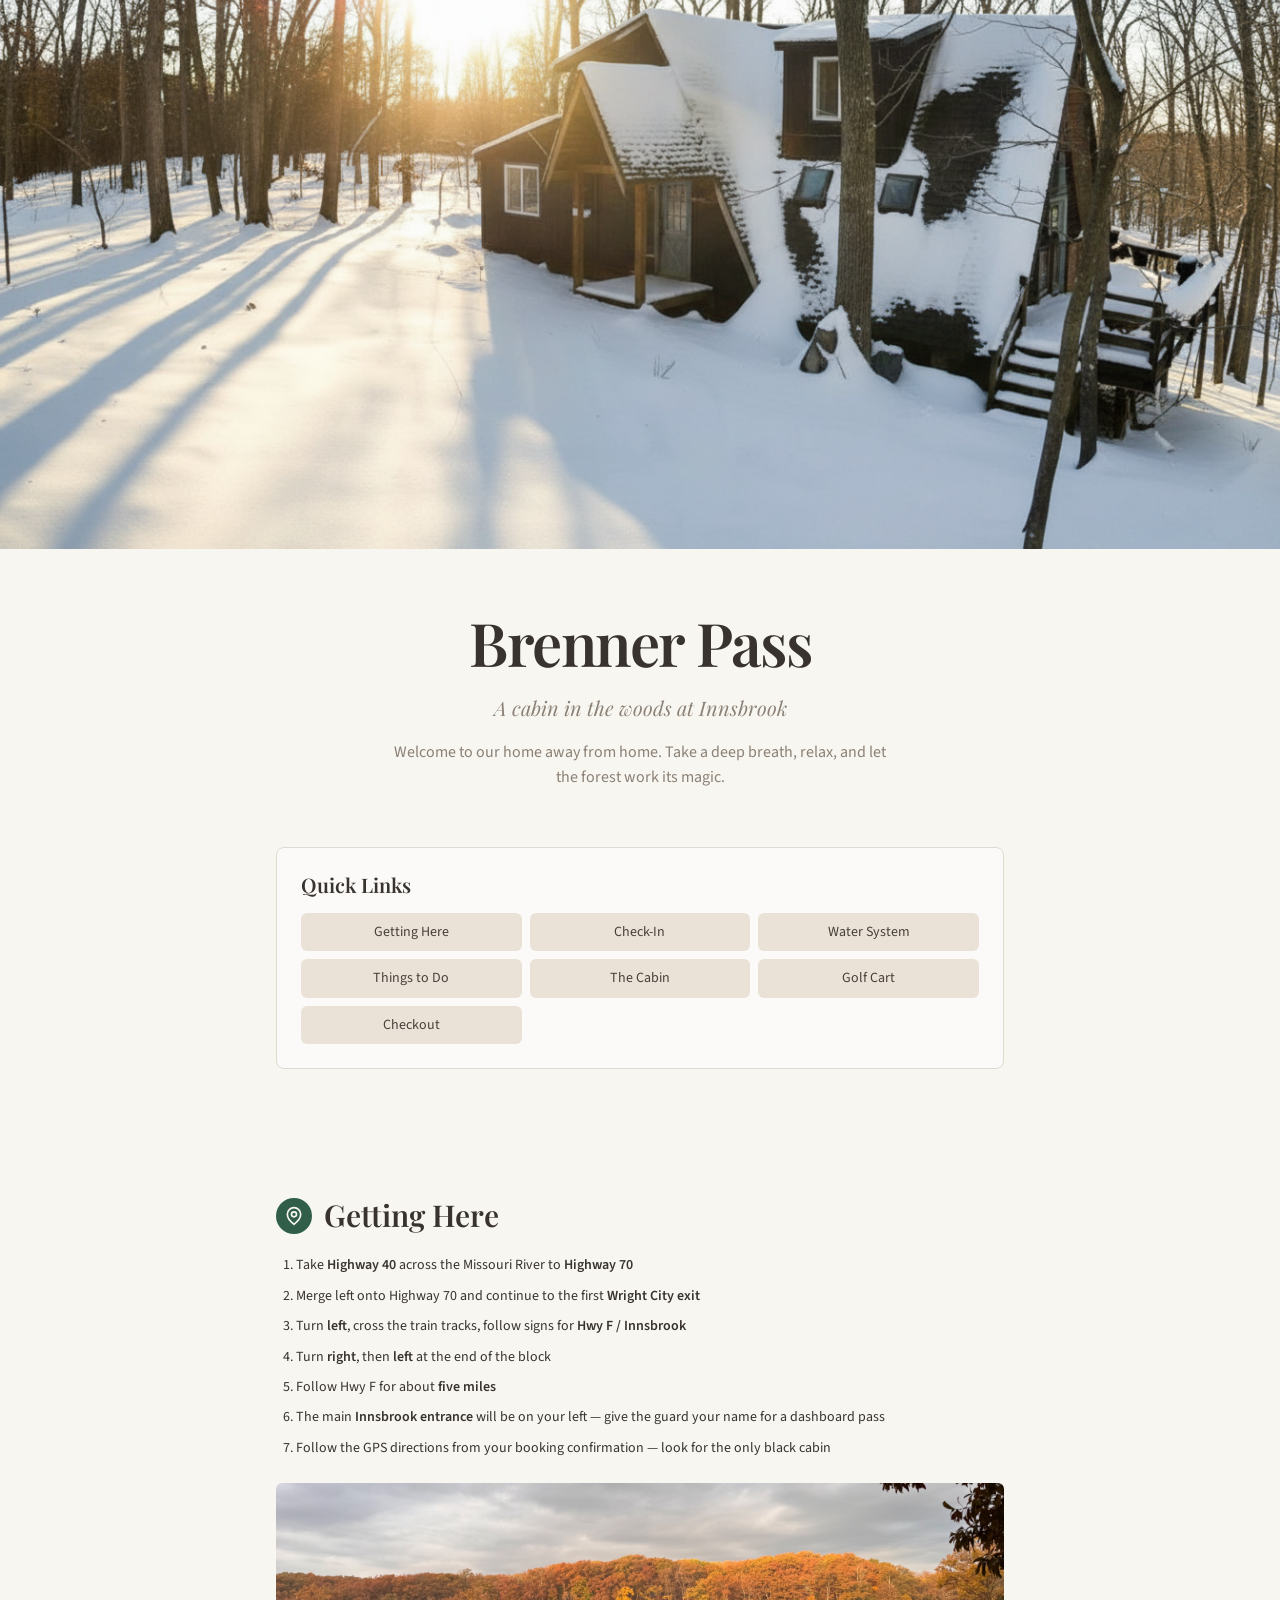
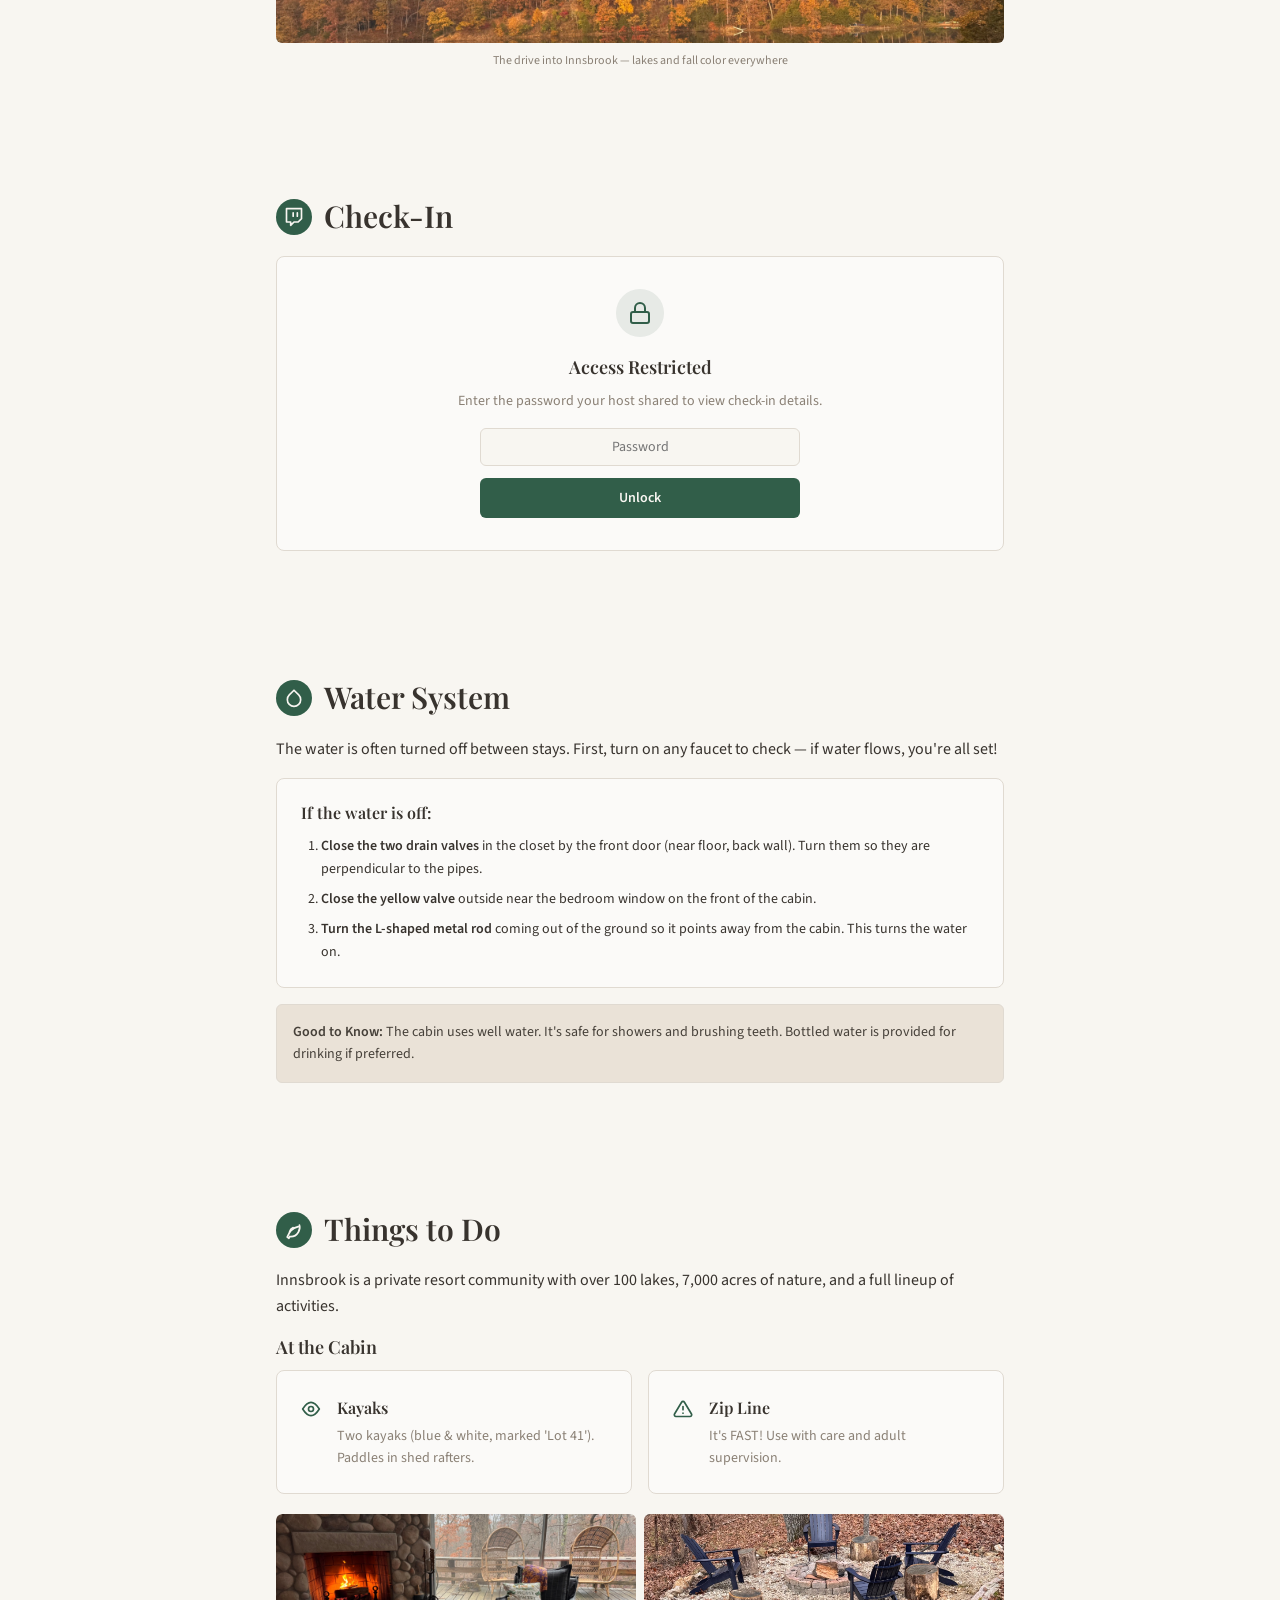
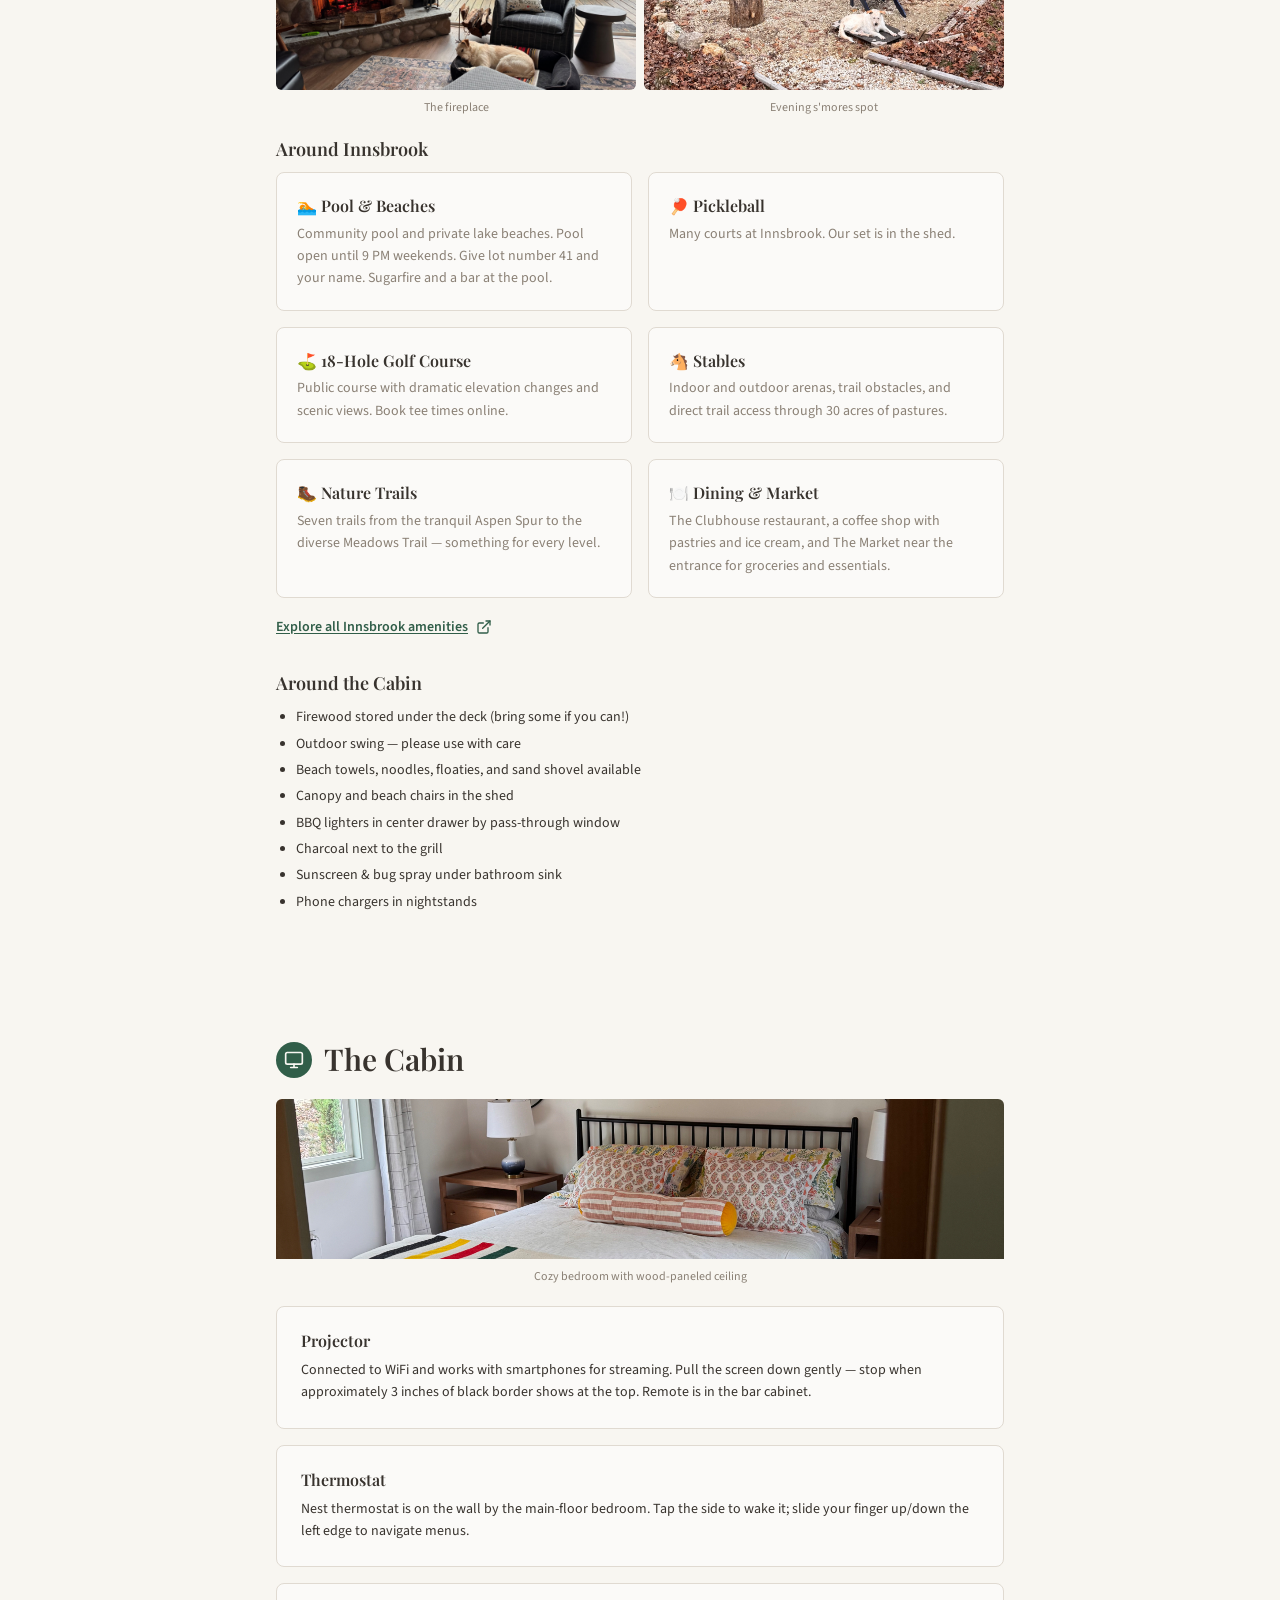
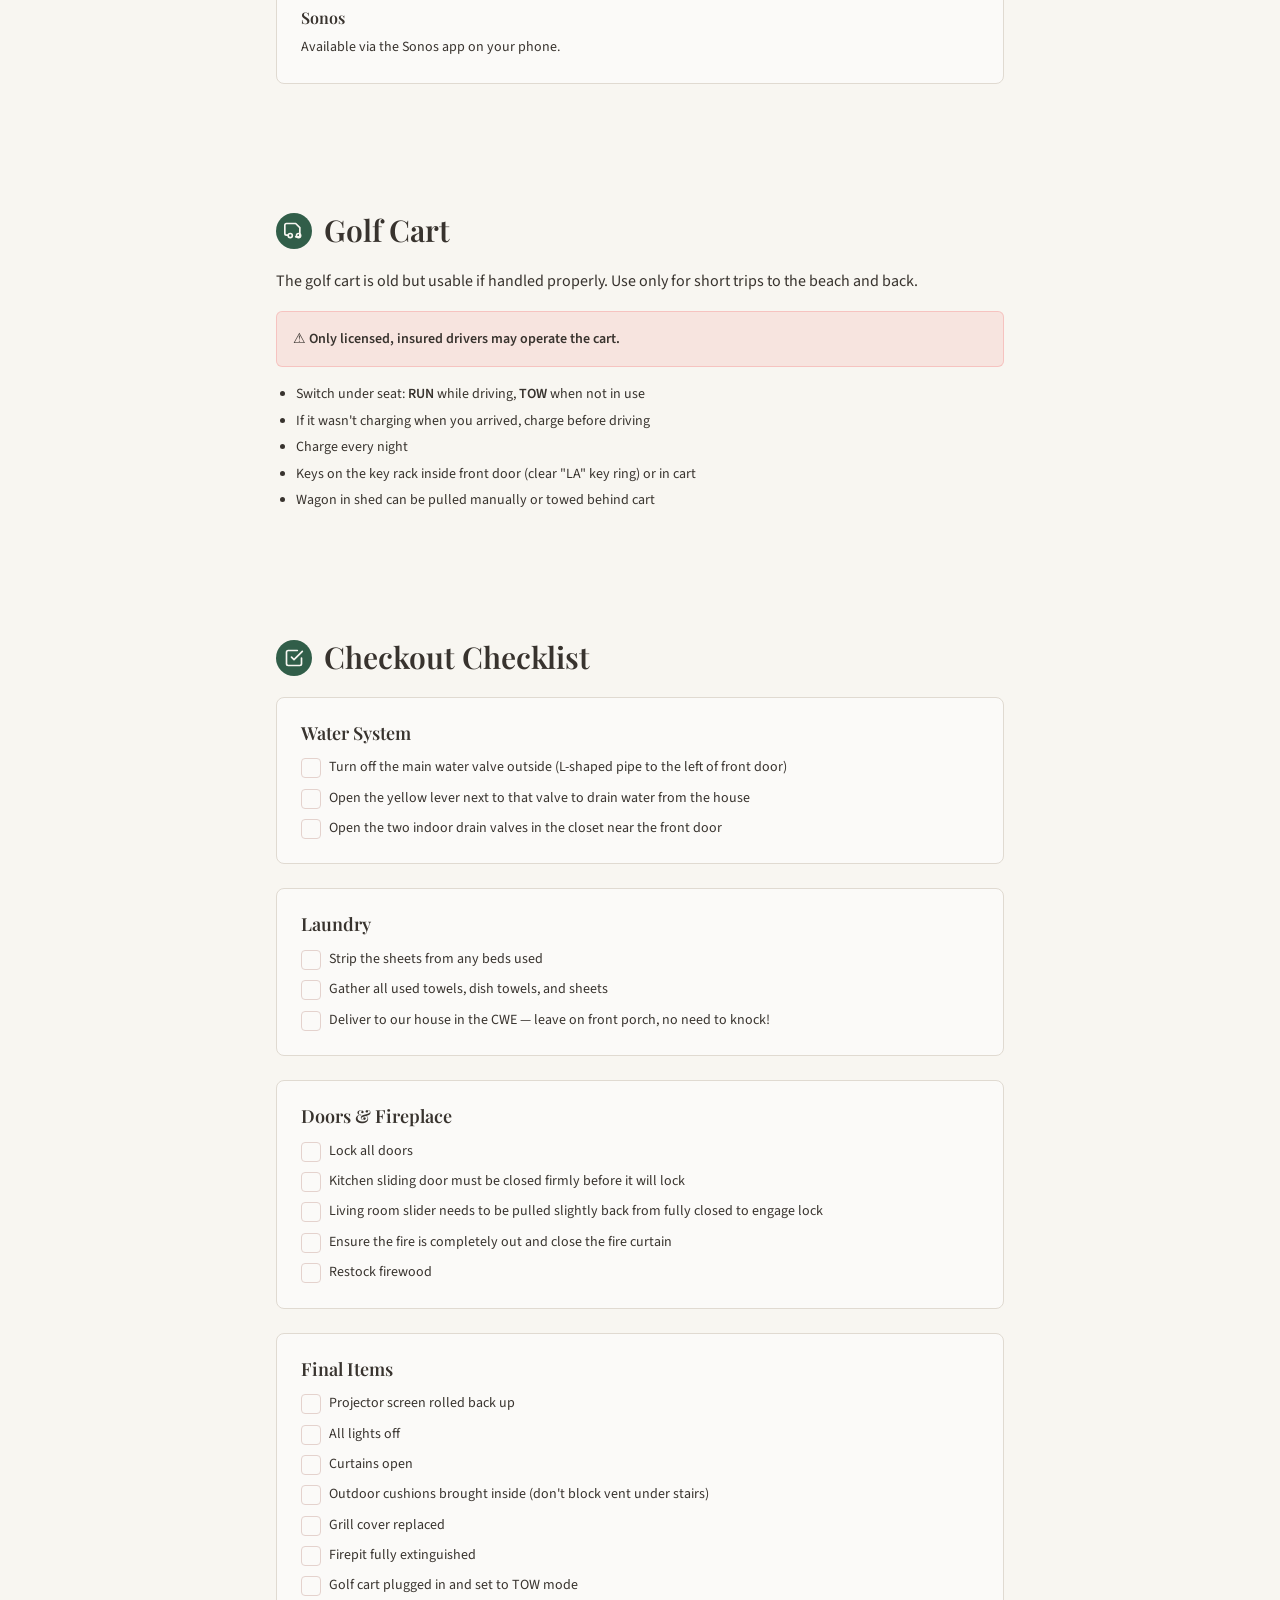
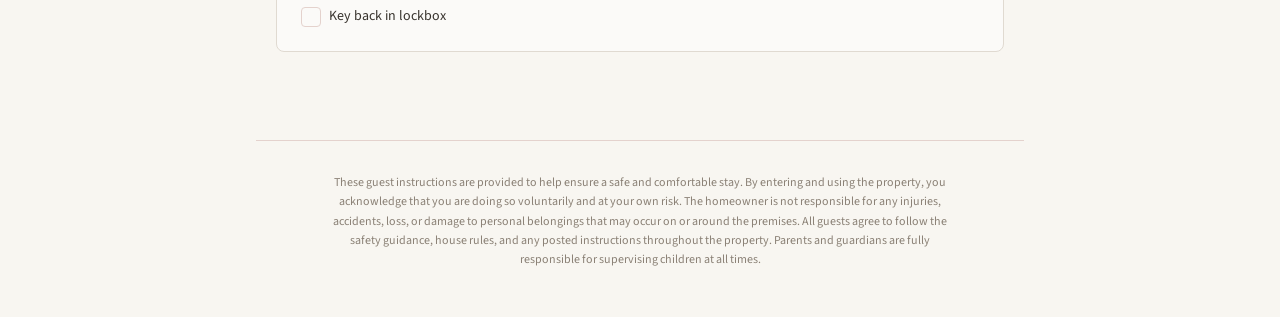
==== commit 230f805e: "Fix TGS layout, responsive grids, and Brenner Pass styling TGS: add missing section-container top-pa" ====
--- a/morgan-ford-parlor/brenner-pass.html
+++ b/morgan-ford-parlor/brenner-pass.html
@@ -14,7 +14,7 @@
       <img class="hero-img" src="assets/brenner-pass-actual.jpg" alt="Brenner Pass cabin" />
     </div>
     <div class="hero-text">
-      <h1 class="hero-title">Brenner Pass</h1>
+      <h1 class="hero-title hero-title-xl">Brenner Pass</h1>
       <p class="hero-subtitle">A cabin in the woods at Innsbrook</p>
       <p class="hero-desc">Welcome to our home away from home. Take a deep breath, relax, and let the forest work its magic.</p>
     </div>
@@ -24,14 +24,14 @@
   <nav class="section-container pt-0">
     <div class="info-card">
       <h2 class="card-h2">Quick Links</h2>
-      <div class="quick-links-grid" style="grid-template-columns: repeat(2,1fr);">
-        <a href="#directions" class="quick-link primary-hover">Getting Here</a>
-        <a href="#checkin" class="quick-link primary-hover">Check-In</a>
-        <a href="#water" class="quick-link primary-hover">Water System</a>
-        <a href="#activities" class="quick-link primary-hover">Things to Do</a>
-        <a href="#cabin" class="quick-link primary-hover">The Cabin</a>
-        <a href="#golfcart" class="quick-link primary-hover">Golf Cart</a>
-        <a href="#checkout" class="quick-link primary-hover">Checkout</a>
+      <div class="bp-ql-grid">
+        <a href="#directions" class="quick-link accent-hover">Getting Here</a>
+        <a href="#checkin" class="quick-link accent-hover">Check-In</a>
+        <a href="#water" class="quick-link accent-hover">Water System</a>
+        <a href="#activities" class="quick-link accent-hover">Things to Do</a>
+        <a href="#cabin" class="quick-link accent-hover">The Cabin</a>
+        <a href="#golfcart" class="quick-link accent-hover">Golf Cart</a>
+        <a href="#checkout" class="quick-link accent-hover">Checkout</a>
       </div>
     </div>
   </nav>
--- a/morgan-ford-parlor/style.css
+++ b/morgan-ford-parlor/style.css
@@ -235,6 +235,9 @@
 @media (min-width: 768px) {
   .hero-title { font-size: 3rem; }
 }
+/* Brenner Pass uses a larger display title */
+.hero-title-xl { font-size: 2.25rem; }
+@media (min-width: 768px) { .hero-title-xl { font-size: 3.75rem; } }
 .hero-subtitle {
   margin-top: 0.75rem;
   font-family: var(--font-display);
@@ -1071,11 +1074,31 @@
 .icon-card-icon.primary { color: var(--primary); }
 .icon-card-icon.primary svg { stroke: var(--primary); }
 
-/* Quick link that highlights in green on hover */
+/* Quick link that highlights in green on hover (TGS) */
 .quick-link.primary-hover:hover {
   background: var(--primary);
   color: var(--primary-fg);
 }
+
+/* Neutral accent hover (Brenner Pass) */
+.quick-link.accent-hover:hover { background: var(--muted); }
+
+/* ── Responsive quick-link grids ────────────────────────────── */
+/* TGS: 2 → 4 cols */
+.tgs-ql-grid {
+  display: grid;
+  grid-template-columns: repeat(2, 1fr);
+  gap: 0.5rem;
+}
+@media (min-width: 768px) { .tgs-ql-grid { grid-template-columns: repeat(4, 1fr); } }
+
+/* Brenner Pass: 2 → 3 cols */
+.bp-ql-grid {
+  display: grid;
+  grid-template-columns: repeat(2, 1fr);
+  gap: 0.5rem;
+}
+@media (min-width: 768px) { .bp-ql-grid { grid-template-columns: repeat(3, 1fr); } }
 
 /* ── 3-column grid (Brenner Pass codes) ─────────────────────── */
 .grid-3 { display: grid; gap: 1rem; }
@@ -1194,9 +1217,11 @@
   position: relative;
   max-width: 48rem;
   margin: -4rem auto 0;
-  padding: 0 1.25rem;
-}
-@media (min-width: 768px) { .tgs-header { margin-top: -6rem; } }
+  padding: 2.5rem 1.25rem 0;
+}
+@media (min-width: 768px) {
+  .tgs-header { margin-top: -6rem; padding-top: 4rem; }
+}
 .tgs-page-icon {
   display: flex;
   align-items: center;
@@ -1247,7 +1272,8 @@
 .tgs-nav-link:hover { background: var(--primary); color: var(--primary-fg); }
 
 /* ── Your Neighborhood (TGS) ────────────────────────────────── */
-.tgs-neighborhood-section { max-width: 48rem; margin: 0 auto; padding: 2rem 1.25rem 0; }
+.tgs-neighborhood-section { max-width: 48rem; margin: 0 auto; padding: 2rem 1.25rem 2.5rem; }
+@media (min-width: 768px) { .tgs-neighborhood-section { padding-bottom: 4rem; } }
 .tgs-qp-header {
   display: flex;
   align-items: center;
@@ -1338,6 +1364,7 @@
 
 /* ── Accordion (TGS categories) ─────────────────────────────── */
 .accordion-list { max-width: 48rem; margin: 0 auto; padding: 1rem 1.25rem 2.5rem; }
+@media (min-width: 768px) { .accordion-list { padding-bottom: 4rem; } }
 .accordion-list > * + * { margin-top: 0.75rem; }
 .accordion-item {
   background: var(--card-bg);
@@ -1357,7 +1384,7 @@
   font-family: var(--font-body);
 }
 @media (min-width: 768px) { .accordion-trigger { padding: 0.75rem 1.5rem; } }
-.accordion-trigger:hover { background: hsl(35 20% 92% / 0.5); }
+.accordion-trigger:hover { background: hsl(35 20% 92% / 0.3); }
 .accordion-trigger-left { display: flex; align-items: center; gap: 0.75rem; }
 .accordion-cat-icon {
   display: flex;
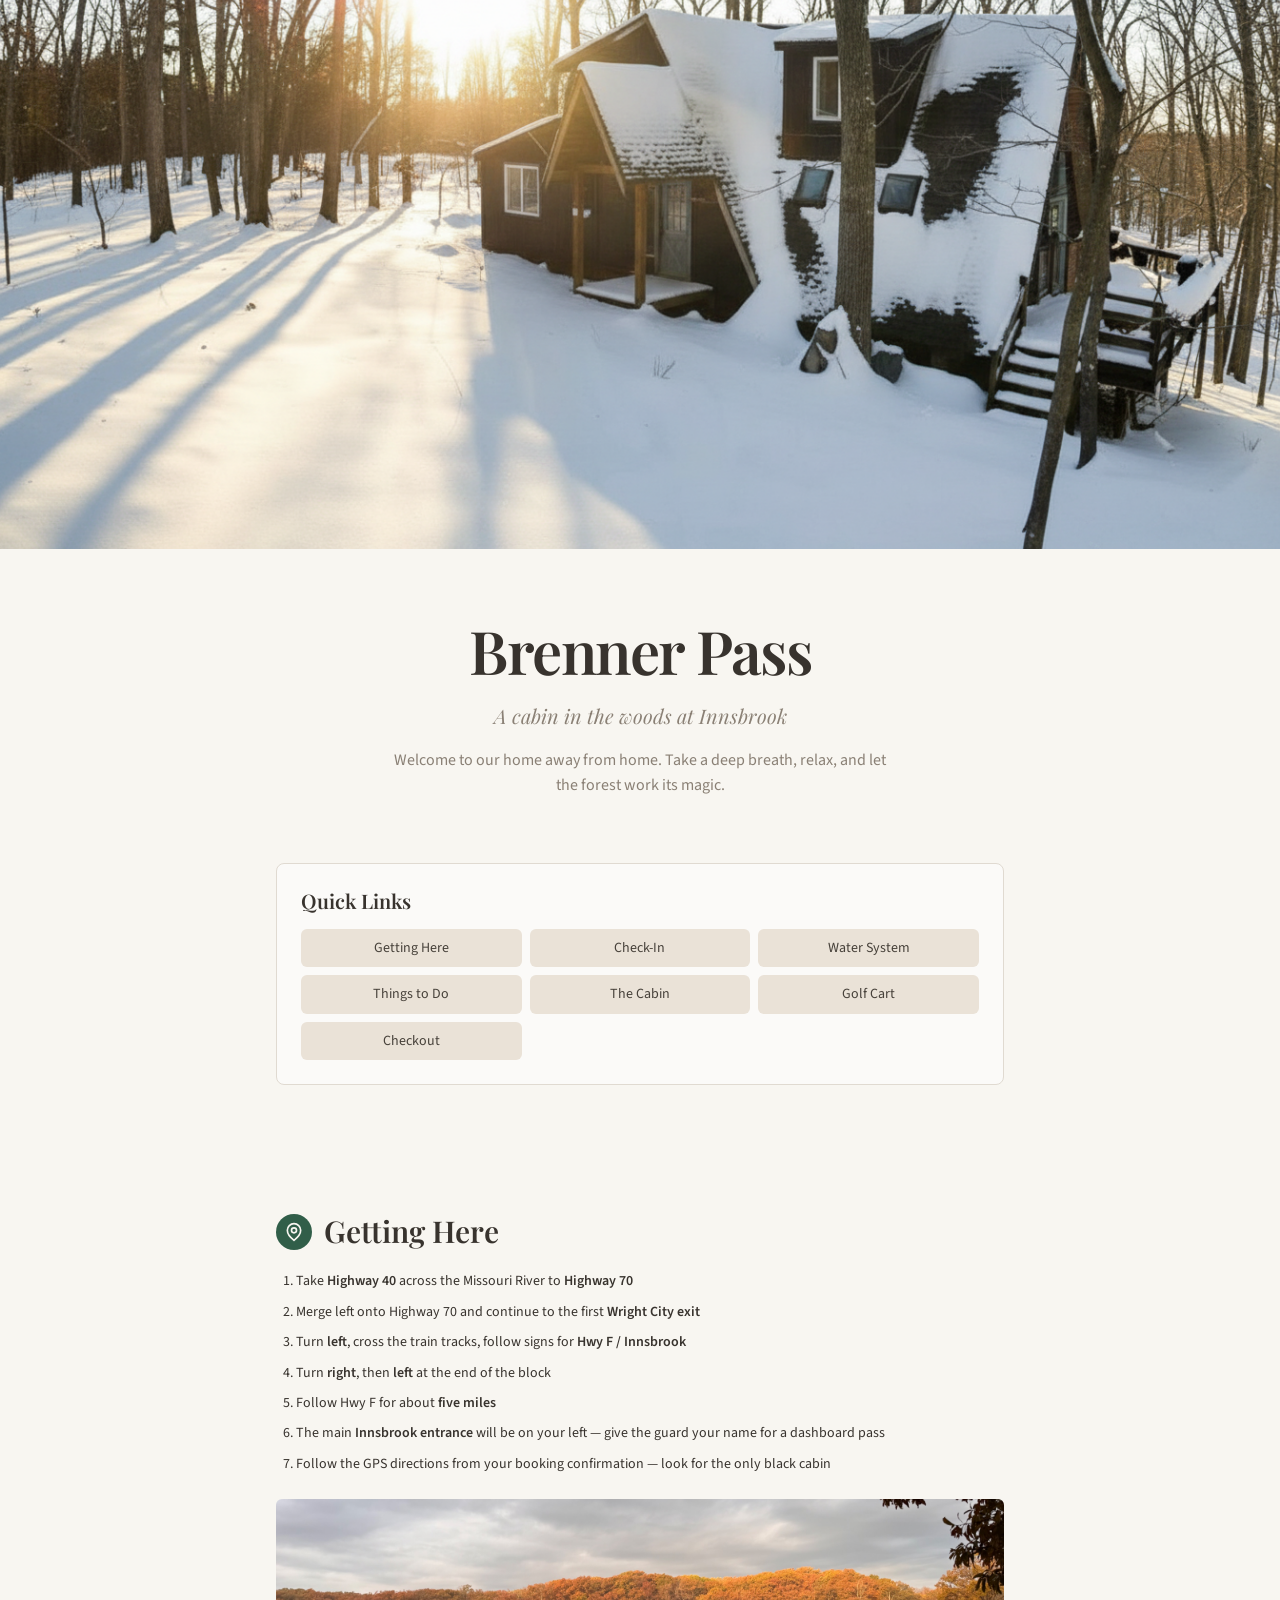
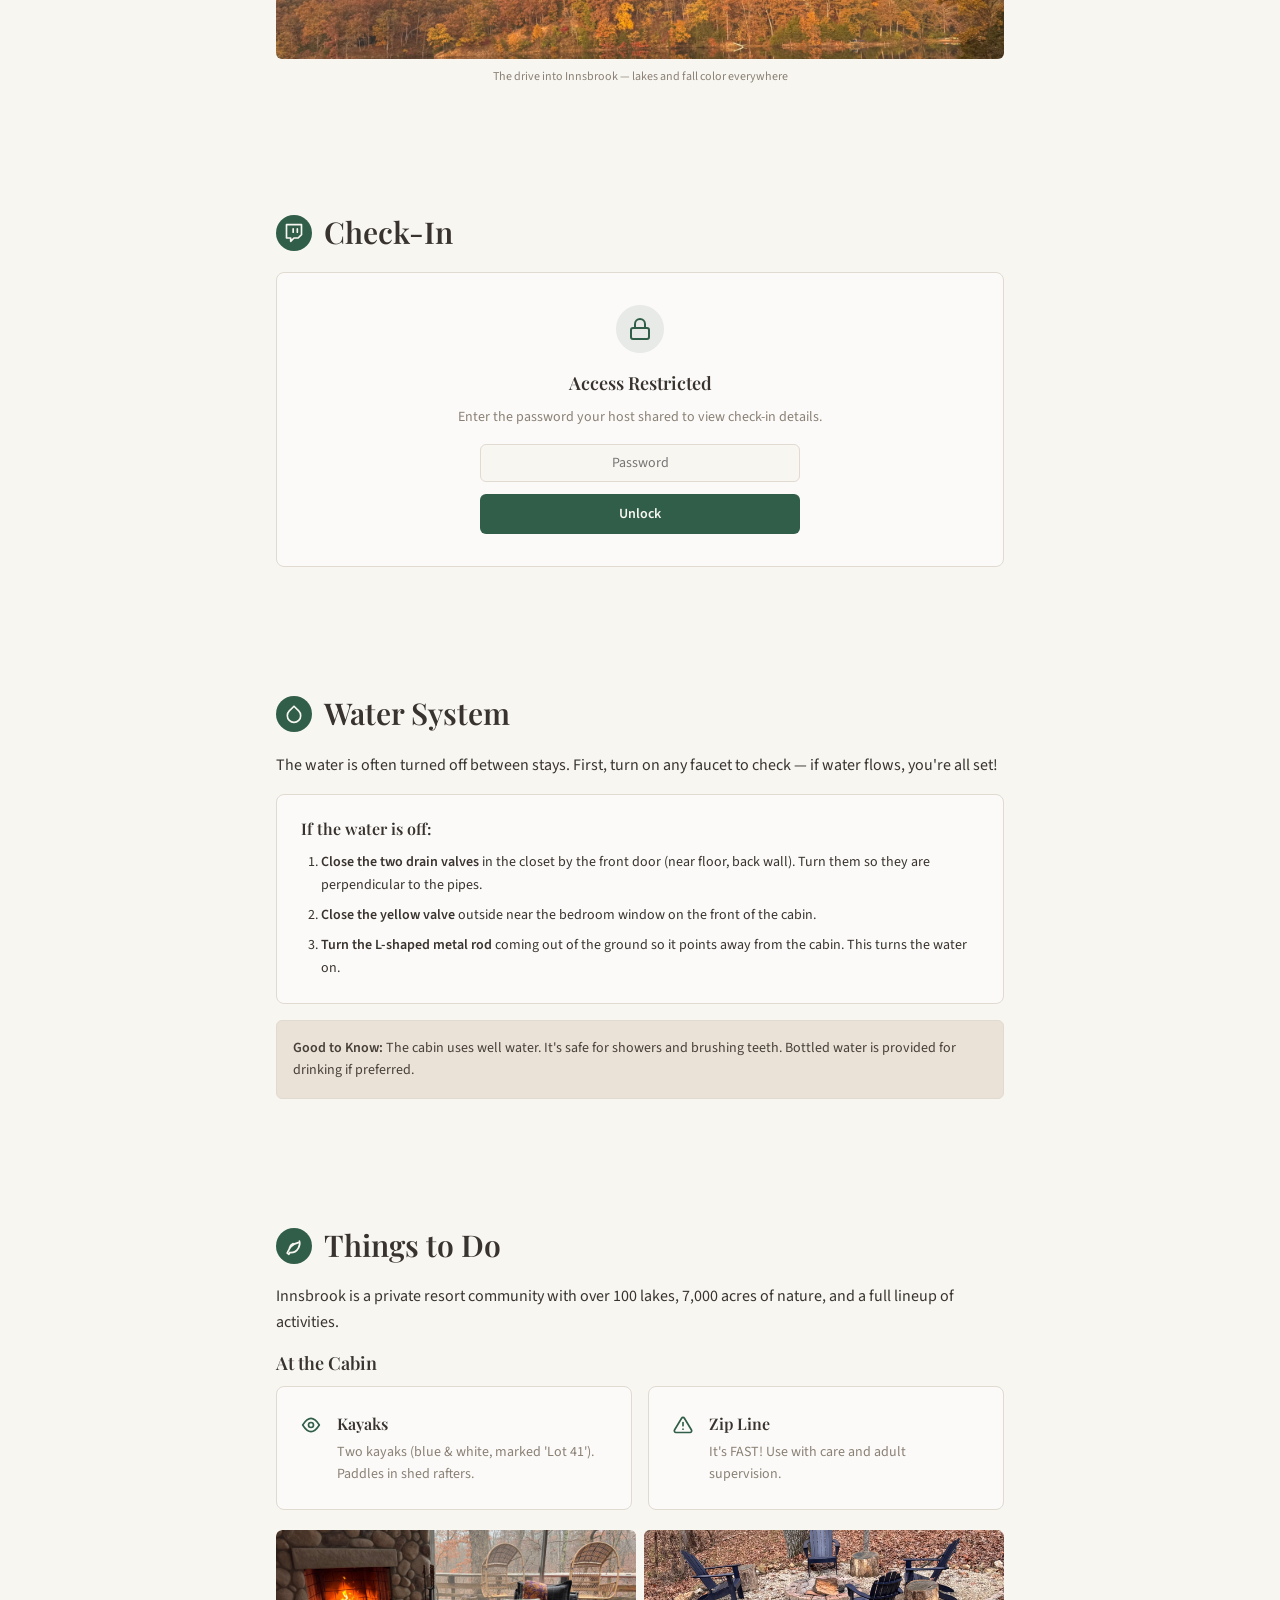
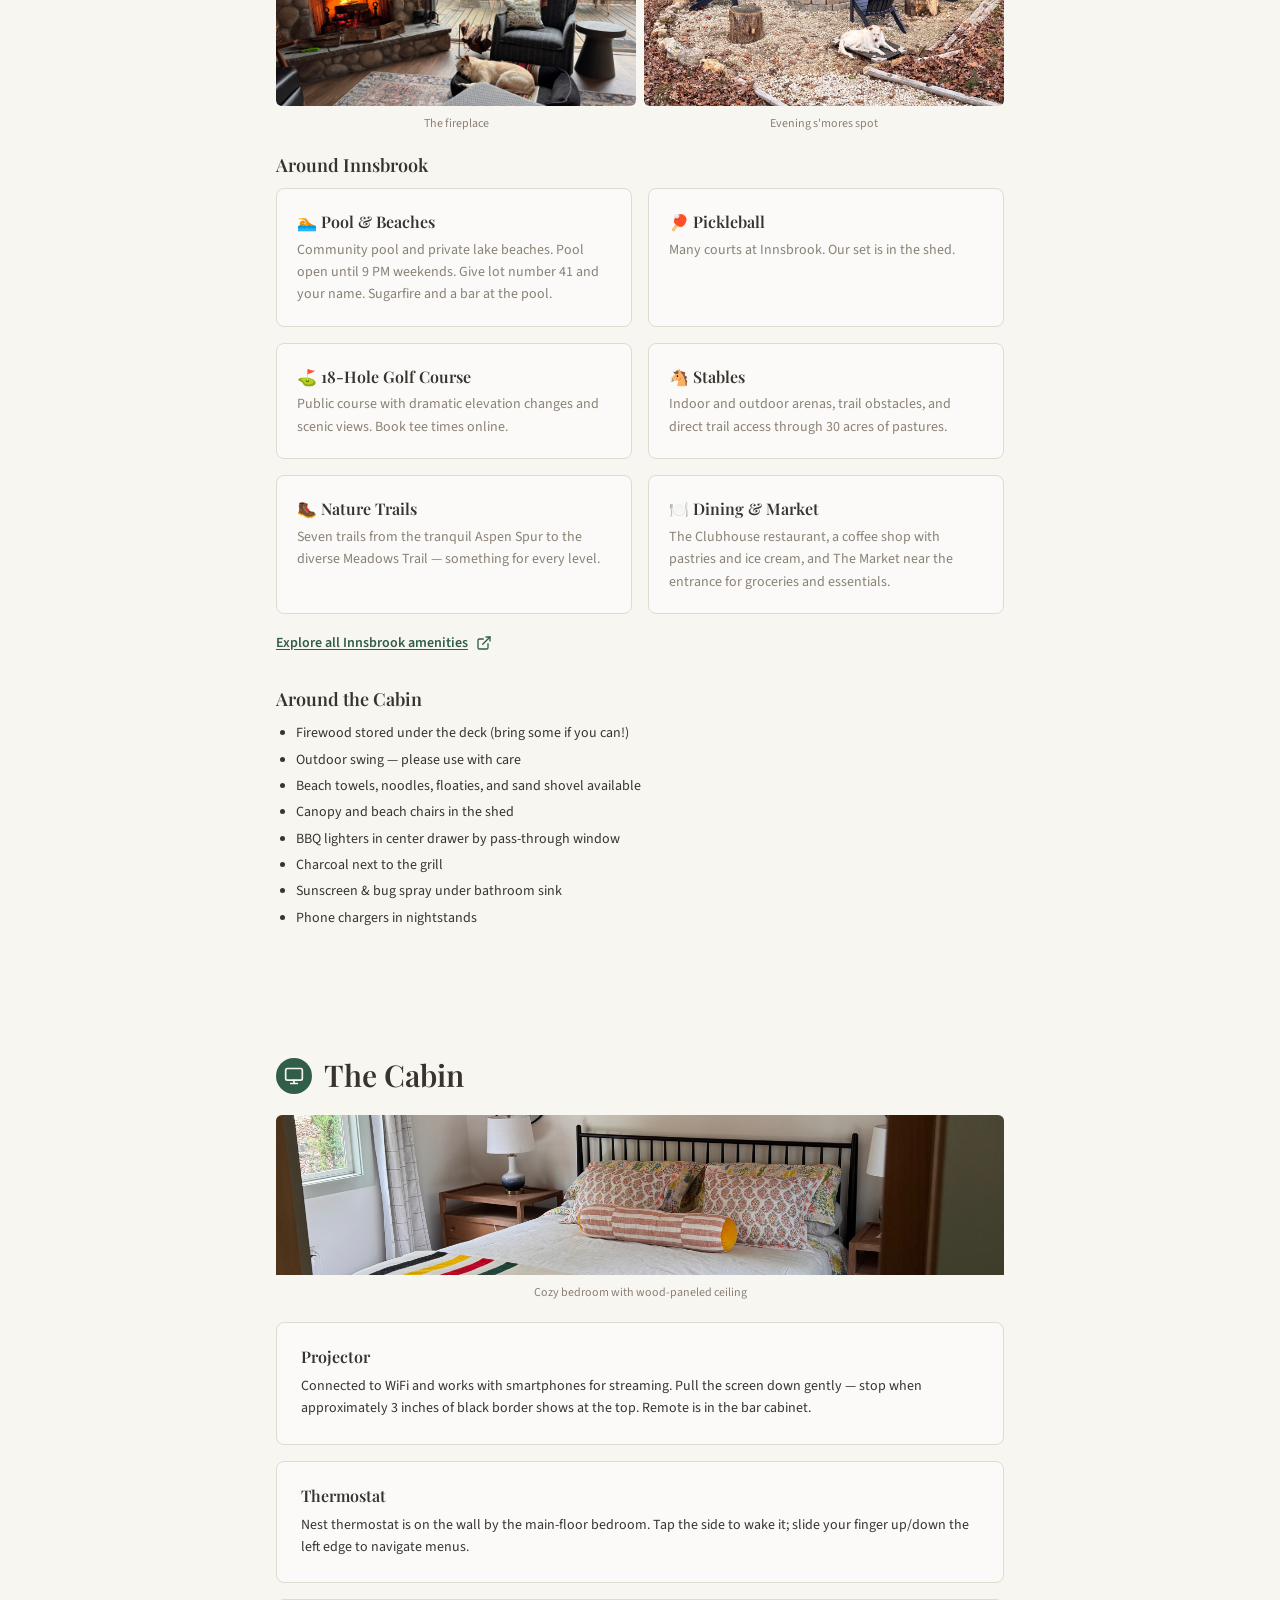
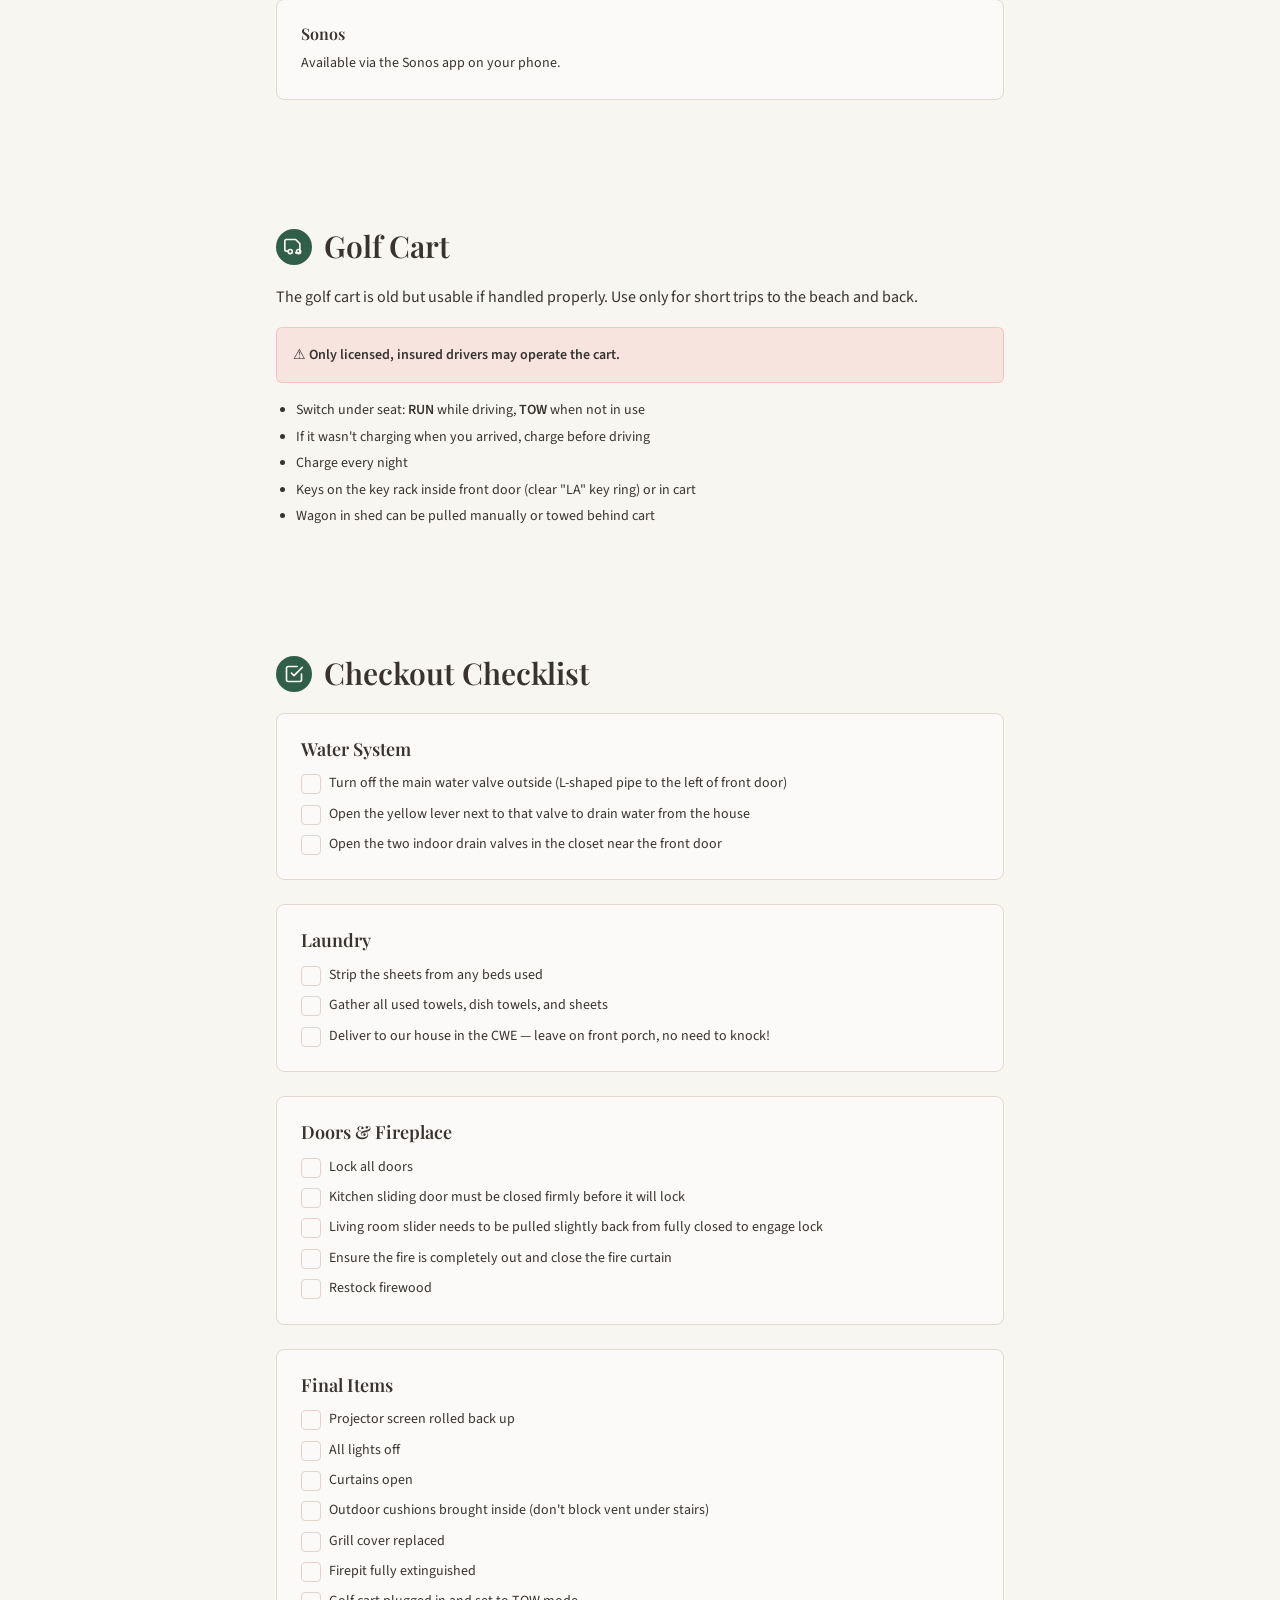
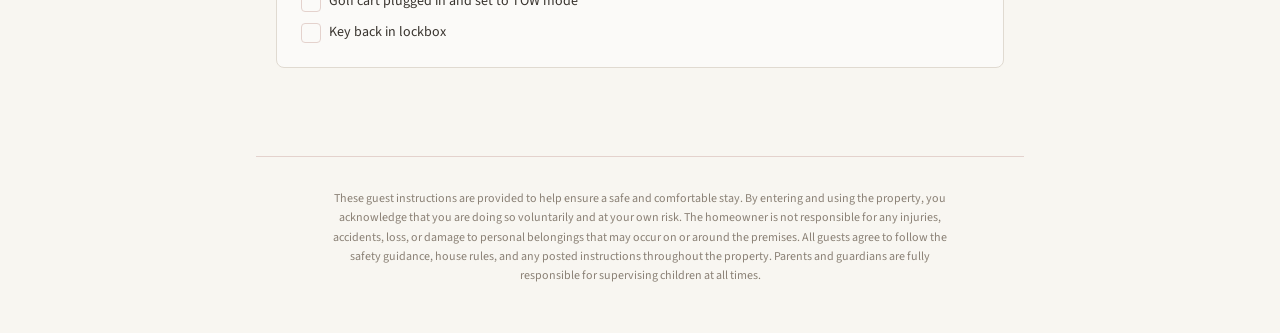
==== commit 8f128a2c: "Triple-check polish: landmark icons, Brenner Pass hero padding - TGS: Replace bar-chart icon with La" ====
--- a/morgan-ford-parlor/brenner-pass.html
+++ b/morgan-ford-parlor/brenner-pass.html
@@ -13,7 +13,7 @@
     <div class="hero-img-wrap">
       <img class="hero-img" src="assets/brenner-pass-actual.jpg" alt="Brenner Pass cabin" />
     </div>
-    <div class="hero-text">
+    <div class="hero-text hero-text-bp">
       <h1 class="hero-title hero-title-xl">Brenner Pass</h1>
       <p class="hero-subtitle">A cabin in the woods at Innsbrook</p>
       <p class="hero-desc">Welcome to our home away from home. Take a deep breath, relax, and let the forest work its magic.</p>
--- a/morgan-ford-parlor/style.css
+++ b/morgan-ford-parlor/style.css
@@ -203,6 +203,10 @@
 @media (min-width: 768px) {
   .hero-text { padding: 3.5rem 1.25rem; }
 }
+/* Brenner Pass uses py-16 (4rem) on desktop */
+@media (min-width: 768px) {
+  .hero-text.hero-text-bp { padding-top: 4rem; padding-bottom: 4rem; }
+}
 
 .hero-divider {
   display: flex;
